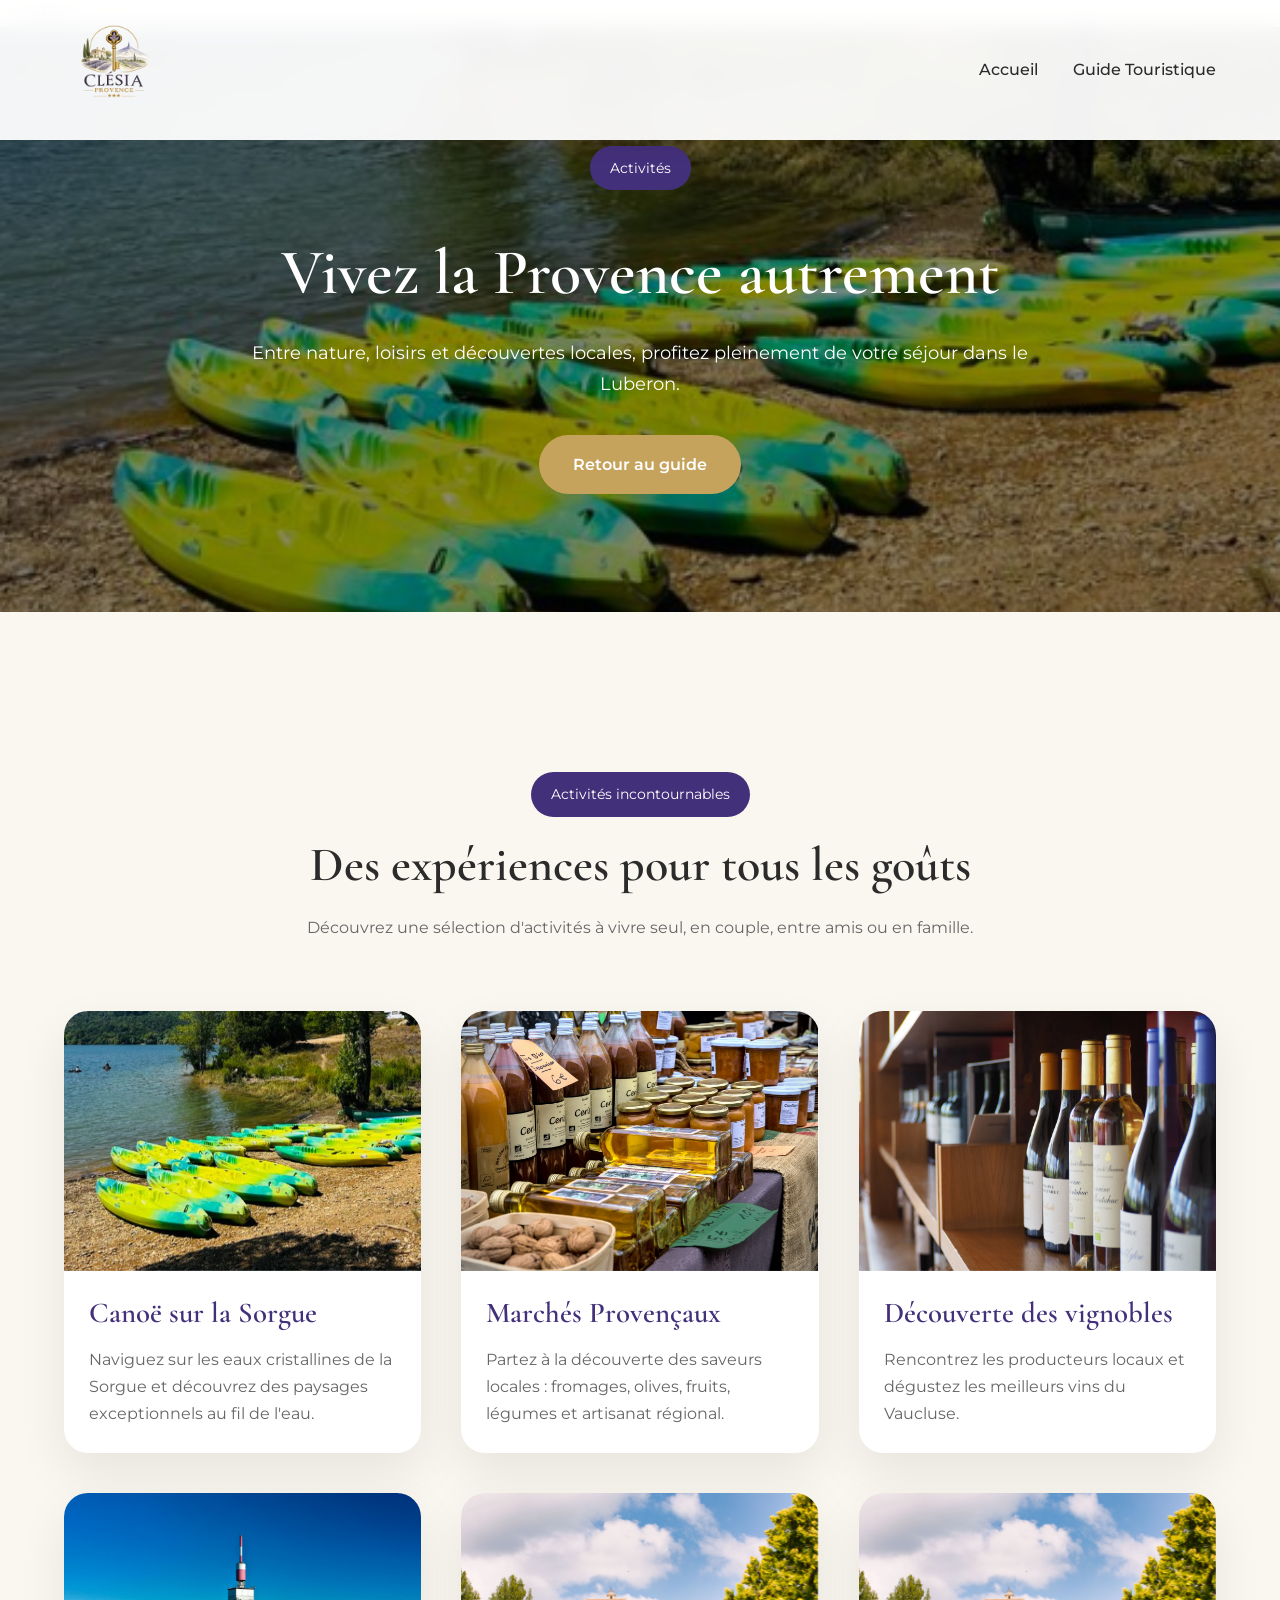
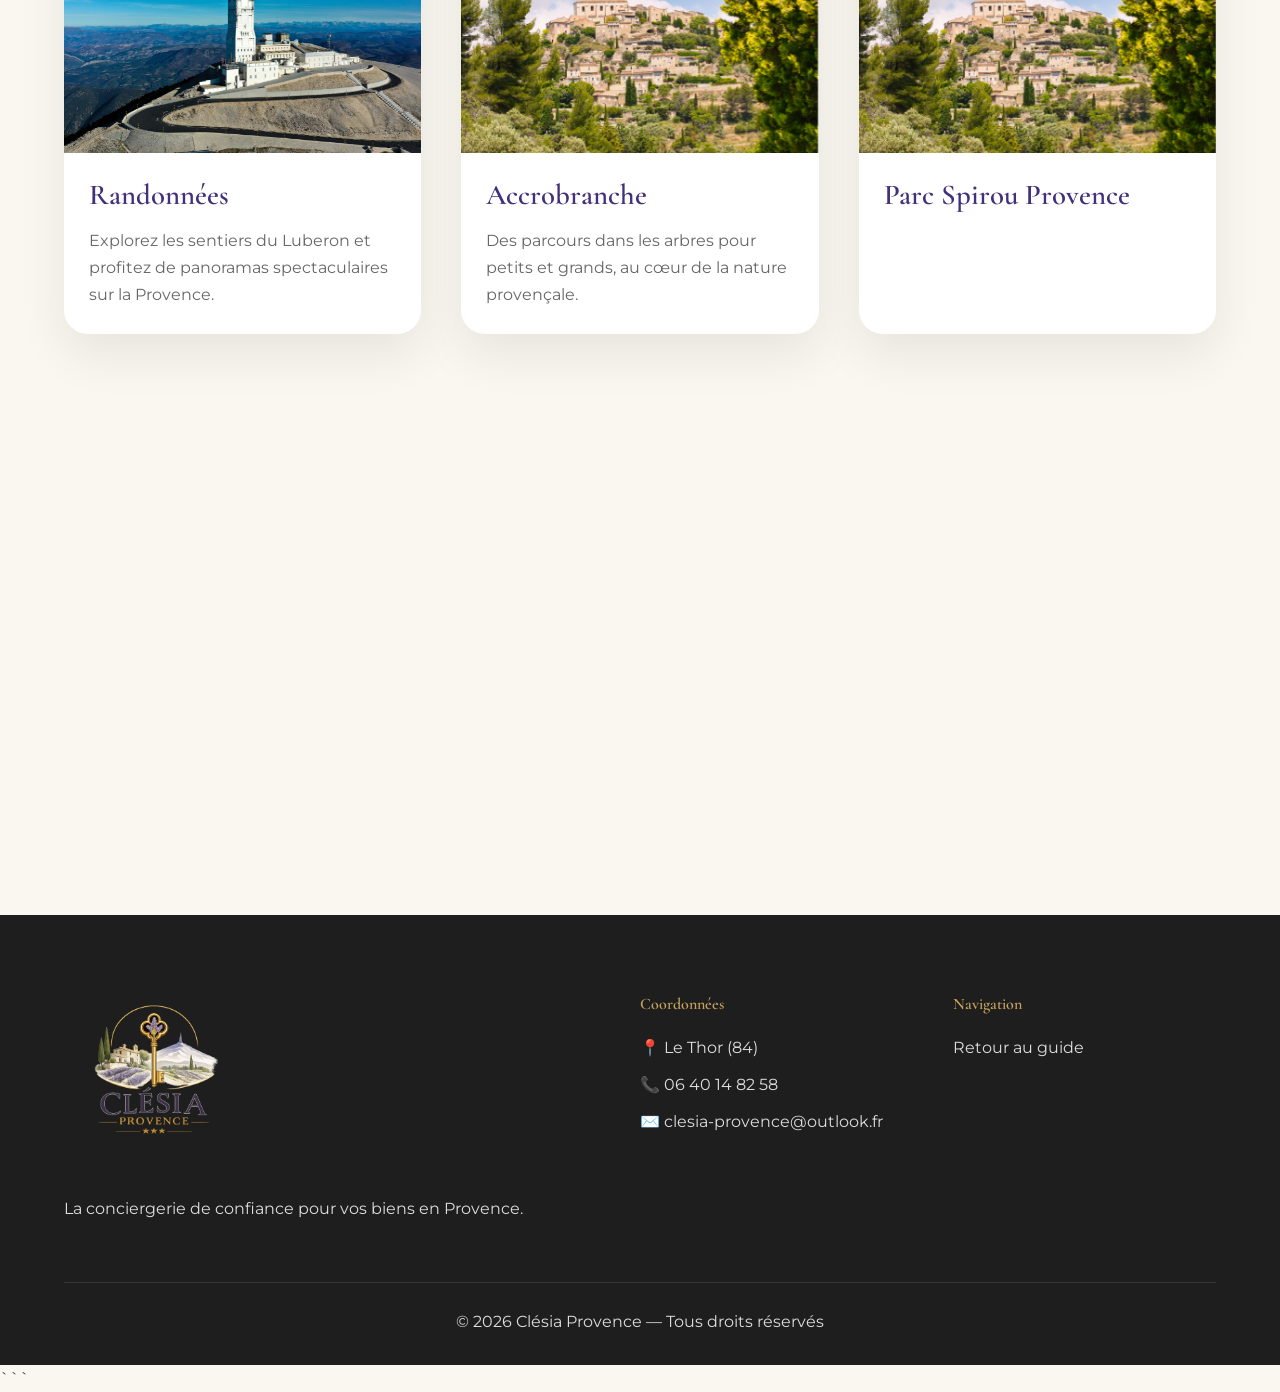
==== activites.html @ b6473a9a "Update activites.html" ====
```html
<!DOCTYPE html>
<html lang="fr">

<head>

<meta charset="UTF-8">
<meta name="viewport" content="width=device-width, initial-scale=1.0">

<title>Activités en Provence | Clésia Provence</title>

<meta name="description"
content="Découvrez les meilleures activités à faire dans le Luberon et le Vaucluse : canoë, randonnées, marchés provençaux, vélo et loisirs en famille.">

<meta name="keywords"
content="activités Provence, canoë Sorgue, randonnée Luberon, marchés provençaux, vacances Vaucluse">

<link rel="preconnect" href="https://fonts.googleapis.com">
<link rel="preconnect" href="https://fonts.gstatic.com" crossorigin>

<link href="https://fonts.googleapis.com/css2?family=Cormorant+Garamond:wght@400;500;600;700&family=Montserrat:wght@300;400;500;600;700&display=swap"
rel="stylesheet">

<link rel="stylesheet" href="style.css">

</head>

<body>

<header class="header">

<div class="container">

<a href="index.html" class="logo">
<img src="assets/logo/logo-clesia.png" alt="Clésia Provence">
</a>

<nav class="nav">
<a href="index.html">Accueil</a>
<a href="guide-touristique.html">Guide Touristique</a>
</nav>

<button class="burger" id="burger">
<span></span>
<span></span>
<span></span>
</button>

</div>

</header>

<section class="hero-guide"
style="
background:
linear-gradient(rgba(0,0,0,.45),rgba(0,0,0,.45)),
url('assets/activites/canoe.webp');
background-size:cover;
background-position:center;
">

<div class="overlay">

<div class="hero-guide-content">

<span class="section-tag">
Activités
</span>

<h1>
Vivez la Provence autrement
</h1>

<p>
Entre nature, loisirs et découvertes locales,
profitez pleinement de votre séjour dans le Luberon.
</p>

<a href="guide-touristique.html" class="btn-gold">
Retour au guide
</a>

</div>

</div>

</section>

<section class="guide-detail">

<div class="container">

<div class="section-header">

<span class="section-tag">
Activités incontournables
</span>

<h2>
Des expériences pour tous les goûts
</h2>

<p>
Découvrez une sélection d'activités à vivre seul,
en couple, entre amis ou en famille.
</p>

</div>

<div class="guide-grid">

<div class="guide-card">

<img src="assets/activites/canoe.webp"
alt="Canoë sur la Sorgue">

<div class="content">

<h3>Canoë sur la Sorgue</h3>

<p>
Naviguez sur les eaux cristallines de la Sorgue
et découvrez des paysages exceptionnels au fil de l'eau.
</p>

</div>

</div>

<div class="guide-card">

<img src="assets/activites/marche-provence.webp"
alt="Marchés Provençaux">

<div class="content">

<h3>Marchés Provençaux</h3>

<p>
Partez à la découverte des saveurs locales :
fromages, olives, fruits, légumes et artisanat régional.
</p>

</div>

</div>

<div class="guide-card">

<img src="assets/activites/vignoble.webp"
alt="Balades dans les vignobles">

<div class="content">

<h3>Découverte des vignobles</h3>

<p>
Rencontrez les producteurs locaux et dégustez
les meilleurs vins du Vaucluse.
</p>

</div>

</div>

<div class="guide-card">

<img src="assets/nature/ventoux.webp"
alt="Randonnée">

<div class="content">

<h3>Randonnées</h3>

<p>
Explorez les sentiers du Luberon et profitez
de panoramas spectaculaires sur la Provence.
</p>

</div>

</div>

<div class="guide-card">

<img src="assets/villages/gordes.webp"
alt="Balades villages">

<div class="content">

  <h3>Accrobranche</h3>

<p>
Des parcours dans les arbres pour petits et grands,
au cœur de la nature provençale.
</p>

  </div>

</div>

<div class="guide-card">

<img src="assets/villages/gordes.webp"
alt="Balades villages">

<div class="content">

<h3>Parc Spirou Provence</h3>
  </div>

</div>

<div class="guide-card">

<img src="assets/villages/gordes.webp"
alt="Balades villages">

<div class="content">

<p>
Parc d'attractions dédié à l'univers de la bande dessinée,
avec manèges, sensations fortes et attractions familiales.
</p>

</div>

</div>

<div class="guide-card">

<img src="assets/nature/fontaine-vaucluse.webp"
alt="Sortie nature">

<div class="content">

<h3>Wave Island</h3>

<p>
Le plus grand parc aquatique de Provence,
idéal pour se rafraîchir durant les chaudes journées d'été.
</p>

</div>

</div>

</div>

</div>

</section>

<footer class="footer">

<div class="container">

<div class="footer-grid">

<div>

<img src="assets/logo/logo-clesia.png"
alt="Clésia Provence"
class="footer-logo">

<p>
La conciergerie de confiance pour vos biens en Provence.
</p>

</div>

<div>

<h4>Coordonnées</h4>

<p>📍 Le Thor (84)</p>
<p>📞 06 40 14 82 58</p>
<p>✉️ clesia-provence@outlook.fr</p>

</div>

<div>

<h4>Navigation</h4>

<p><a href="guide-touristique.html">Retour au guide</a></p>

</div>

</div>

<div class="footer-bottom">

<p>
© 2025 Clésia Provence
</p>

</div>

</div>

</footer>

<script src="script.js"></script>

</body>

</html>
```
---- style.css ----
/* ==================================
   RESET
================================== */

*{
margin:0;
padding:0;
box-sizing:border-box;
}

html{
scroll-behavior:smooth;
}

body{

font-family:'Montserrat',sans-serif;

background:#FAF7F0;

color:#2B2B2B;

line-height:1.7;

overflow-x:hidden;

}

img{
max-width:100%;
display:block;
}

a{
text-decoration:none;
color:inherit;
}

ul{
list-style:none;
}

/* ==================================
   VARIABLES
================================== */

:root{

--lavande:#43307A;

--lavande-light:#5D4A99;

--gold:#C6A35D;

--gold-light:#D7B778;

--ivory:#FAF7F0;

--white:#FFFFFF;

--dark:#222222;

--shadow:
0 20px 50px rgba(0,0,0,.08);

--radius:24px;

}

/* ==================================
   TYPOGRAPHIE
================================== */

h1,
h2,
h3,
h4{

font-family:
'Cormorant Garamond',
serif;

font-weight:600;

line-height:1.2;

}

h1{
font-size:4rem;
}

h2{
font-size:3rem;
}

h3{
font-size:1.8rem;
}

p{
font-size:1rem;
}

/* ==================================
   CONTAINER
================================== */

.container{

width:90%;

max-width:1300px;

margin:auto;

}

/* ==================================
   SECTION HEADER
================================== */

.section-header{

text-align:center;

max-width:800px;

margin:0 auto 70px;

}

.section-header h2{

margin-bottom:20px;

}

.section-header p{

color:#666;

}

/* ==================================
   TAGS
================================== */

.section-tag{

display:inline-block;

padding:10px 20px;

background:var(--lavande);

color:white;

border-radius:50px;

font-size:.9rem;

margin-bottom:20px;

}

/* ==================================
   BOUTONS
================================== */

.btn-gold{

display:inline-block;

padding:16px 34px;

background:var(--gold);

color:white;

border-radius:50px;

font-weight:600;

transition:.3s;

}

.btn-gold:hover{

transform:translateY(-3px);

background:var(--gold-light);

}

.btn-outline{

display:inline-block;

padding:16px 34px;

border:2px solid white;

border-radius:50px;

color:white;

font-weight:600;

transition:.3s;

}

.btn-outline:hover{

background:white;

color:var(--lavande);

}

/* ==================================
   HEADER
================================== */

.header{

position:fixed;

top:0;

left:0;

width:100%;

z-index:1000;

background:rgba(255,255,255,.95);

backdrop-filter:blur(10px);

box-shadow:
0 5px 20px rgba(0,0,0,.08);

}

.header .container{

display:flex;

justify-content:space-between;

align-items:center;

padding:20px 0;

}

.logo img{

height:100px;

}

/* ==================================
   NAVIGATION
================================== */

.nav{

display:flex;

gap:35px;

align-items:center;

}

.nav a{

font-weight:500;

transition:.3s;

}

.nav a:hover{

color:var(--gold);

}

/* ==================================
   BURGER
================================== */

.burger{

display:none;

background:none;

border:none;

cursor:pointer;

}

.burger span{

display:block;

width:30px;

height:3px;

background:var(--lavande);

margin:6px 0;

transition:.3s;

}

/* ==================================
   HERO
================================== */

.hero{

height:100vh;

background:

linear-gradient(
rgba(0,0,0,.45),
rgba(0,0,0,.45)
),

url("assets/hero/hero-bg.webp");

background-size:cover;

background-position:center;

display:flex;

align-items:center;

justify-content:center;

text-align:center;

}

.overlay{

width:100%;
height:100%;

display:flex;

align-items:center;

justify-content:center;

}

.hero-content{

max-width:900px;

color:white;

padding:20px;

}

.hero-logo{

width:290px;

margin:0 auto 30px;

}

.hero-content h1{

margin-bottom:25px;

}

.hero-content p{

font-size:1.2rem;

max-width:700px;

margin:auto;

margin-bottom:40px;

}

.hero-buttons{

display:flex;

justify-content:center;

gap:20px;

flex-wrap:wrap;

}
/* ==================================
   TRUST BAR
================================== */

.trust-bar{

padding:80px 0;

background:white;

}

.trust-grid{

display:grid;

grid-template-columns:repeat(4,1fr);

gap:30px;

}

.trust-item{

text-align:center;

padding:35px 25px;

background:white;

border-radius:24px;

box-shadow:
0 15px 40px rgba(0,0,0,.06);

transition:.3s;

}

.trust-item:hover{

transform:translateY(-8px);

}

.trust-icon{

width:70px;

height:70px;

margin:0 auto 20px;

border-radius:50%;

background:rgba(198,163,93,.15);

display:flex;

align-items:center;

justify-content:center;

font-size:28px;

}

.trust-item h3{

margin-bottom:12px;

color:var(--lavande);

font-size:1.4rem;

}

.trust-item p{

color:#666;

font-size:.95rem;

}
/* ==================================
   MISSION
================================== */

.mission{

padding:120px 0;

background:var(--ivory);

}

.mission-grid{

display:grid;

grid-template-columns:1fr 1fr;

gap:80px;

align-items:center;

}

.mission-image img{

border-radius:var(--radius);

box-shadow:var(--shadow);

}

.mission-content h2{

margin-bottom:25px;

}

.mission-content p{

margin-bottom:30px;

color:#555;

}

.mission-content ul{

display:flex;

flex-direction:column;

gap:15px;

}

.mission-content li{

font-weight:500;

color:var(--lavande);

}

/* ==================================
   SERVICES
================================== */

.services{

padding:120px 0;

background:white;

}

.services-grid{

display:grid;

grid-template-columns:repeat(3,1fr);

gap:30px;

}

.service-card{

background:white;

padding:40px;

border-radius:var(--radius);

box-shadow:var(--shadow);

transition:.3s;

border:1px solid rgba(0,0,0,.04);

}

.service-card:hover{

transform:translateY(-10px);

}

.service-icon{

font-size:3rem;

margin-bottom:20px;

}

.service-card h3{

margin-bottom:15px;

color:var(--lavande);

}

.service-card p{

color:#666;

}

/* ==================================
   OFFRES
================================== */

.offres{

padding:120px 0;

background:var(--ivory);

}

.offres-grid{

display:grid;

grid-template-columns:repeat(2,1fr);

gap:40px;

}
/* ==================================
   IMAGES OFFRES
================================== */

.offre-image{

width:100%;

height:240px;

object-fit:cover;

border-radius:18px;

margin-bottom:30px;

display:block;

}

.featured .offre-image{

height:260px;

}
.offre-card{

background:white;

padding:50px;

border-radius:var(--radius);

box-shadow:var(--shadow);

position:relative;

display:flex;

flex-direction:column;

}

.offre-top{

display:flex;

justify-content:space-between;

align-items:center;

margin-bottom:35px;

}

.offre-top h3{

color:var(--lavande);

}

.tarif{

font-size:3rem;

font-weight:700;

color:var(--gold);

}

.offre-card ul{

display:flex;

flex-direction:column;

gap:14px;

margin-bottom:35px;

}

.offre-card li{

font-size:1rem;

}

.offre-message{

background:rgba(198,163,93,.12);

padding:20px;

border-radius:16px;

margin-bottom:30px;

font-weight:600;

color:var(--lavande);

}

.featured{

border:3px solid var(--gold);

}

.badge{

position:absolute;

top:-15px;

right:25px;

background:var(--gold);

color:white;

padding:10px 18px;

border-radius:50px;

font-size:.85rem;

font-weight:600;

}

/* ==================================
   INTENDANCE
================================== */

.intendance{

padding:120px 0;

background:white;

}

.intendance .offres-grid{

margin-top:40px;

}

/* ==================================
   STATS
================================== */

.stats{

padding:100px 0;

background:var(--lavande);

color:white;

}

.stats-grid{

display:grid;

grid-template-columns:repeat(4,1fr);

gap:30px;

}

.stat-card{

text-align:center;

}

.stat-card h3{

font-size:3rem;

margin-bottom:10px;

color:var(--gold);

}

.stat-card p{

font-size:1rem;

}

/* ==================================
   ANIMATIONS
================================== */

@keyframes fadeUp{

from{

opacity:0;

transform:translateY(30px);

}

to{

opacity:1;

transform:translateY(0);

}

}

.service-card,
.offre-card,
.stat-card{

animation:fadeUp .8s ease;

}

/* ==================================
   HOVER GLOBAL
================================== */

.service-card,
.offre-card,
.testimonial-card,
.artisan-card{

transition:
transform .3s ease,
box-shadow .3s ease;

}

.service-card:hover,
.offre-card:hover,
.testimonial-card:hover,
.artisan-card:hover{

transform:translateY(-8px);

box-shadow:
0 25px 60px rgba(0,0,0,.12);

}
/* ==================================
   ARTISANS
================================== */

.artisans{

padding:120px 0;

background:var(--ivory);

}

.artisan-grid{

display:grid;

grid-template-columns:repeat(4,1fr);

gap:25px;

margin-top:50px;

}

.artisan-card{

background:white;

padding:35px 20px;

border-radius:var(--radius);

box-shadow:var(--shadow);

text-align:center;

font-size:2rem;

}

.artisan-card h3{

margin-top:15px;

font-size:1.3rem;

color:var(--lavande);

}

/* ==================================
   ZONE D'INTERVENTION
================================== */

.zone{

padding:120px 0;

background:white;

}

.zones{

display:flex;

flex-wrap:wrap;

justify-content:center;

gap:15px;

margin-top:40px;

}

.zones span{

background:var(--lavande);

color:white;

padding:12px 22px;

border-radius:50px;

font-weight:500;

transition:.3s;

}

.zones span:hover{

background:var(--gold);

}

/* ==================================
   TÉMOIGNAGES
================================== */

.testimonials{

padding:120px 0;

background:var(--ivory);

}

.testimonial-grid{

display:grid;

grid-template-columns:repeat(3,1fr);

gap:30px;

}

.testimonial-card{

background:white;

padding:40px;

border-radius:var(--radius);

box-shadow:var(--shadow);

}

.testimonial-card p{

font-style:italic;

margin-bottom:20px;

color:#555;

}

.testimonial-card h4{

color:var(--lavande);

font-size:1rem;

}

/* ==================================
   CTA
================================== */

.cta-section{

padding:120px 0;

background:linear-gradient(
135deg,
var(--lavande),
var(--lavande-light)
);

color:white;

text-align:center;

}

.cta-section h2{

margin-bottom:25px;

}

.cta-section p{

max-width:700px;

margin:auto;

margin-bottom:35px;

font-size:1.1rem;

}

/* ==================================
   FAQ
================================== */

.faq{

padding:120px 0;

background:white;

}

.faq-container{

max-width:900px;

margin:auto;

}

.faq-item{

background:var(--ivory);

padding:30px;

border-radius:20px;

margin-bottom:20px;

}

.faq-item h3{

margin-bottom:15px;

color:var(--lavande);

font-size:1.5rem;

}

.faq-item p{

color:#555;

}

/* ==================================
   CONTACT
================================== */

.contact{

padding:120px 0;

background:var(--ivory);

}

.contact-grid{

display:grid;

grid-template-columns:1fr 1.3fr;

gap:50px;

align-items:start;

}

.contact-info{

display:flex;

flex-direction:column;

gap:25px;

}

.contact-card{

background:white;

padding:30px;

border-radius:var(--radius);

box-shadow:var(--shadow);

}

.contact-card h3{

margin-bottom:10px;

color:var(--lavande);

}

.contact-form{

background:white;

padding:40px;

border-radius:var(--radius);

box-shadow:var(--shadow);

}

.contact-form form{

display:flex;

flex-direction:column;

gap:20px;

}

.contact-form input,
.contact-form textarea{

padding:16px;

border:1px solid #ddd;

border-radius:12px;

font-family:inherit;

font-size:1rem;

   width:100%;

background:white;

}

.contact-form input:focus,
.contact-form textarea:focus,
.contact-form select:focus{

outline:none;

border-color:var(--gold);

}

.contact-form button{

border:none;

cursor:pointer;

}

/* ==================================
   FOOTER
================================== */

.footer{

background:#1E1E1E;

color:white;

padding:80px 0 20px;

}

.footer-grid{

display:grid;

grid-template-columns:2fr 1fr 1fr;

gap:50px;

}

.footer-logo{

width:180px;

margin-bottom:20px;

}

.footer h4{

margin-bottom:20px;

color:var(--gold);

}

.footer p{

margin-bottom:10px;

color:#ddd;

}

.footer a{

color:#ddd;

transition:.3s;

}

.footer a:hover{

color:var(--gold);

}

.footer-bottom{

margin-top:50px;

padding-top:25px;

border-top:1px solid rgba(255,255,255,.1);

text-align:center;

font-size:.9rem;

color:#aaa;

}
/* ==================================
   WHATSAPP
================================== */

.whatsapp{

position:fixed;

bottom:25px;

right:25px;

width:65px;

height:65px;

border-radius:50%;

background:#25D366;

display:flex;

align-items:center;

justify-content:center;

font-size:30px;

z-index:999;

box-shadow:
0 10px 30px rgba(0,0,0,.25);

transition:.3s;

}

.whatsapp:hover{

transform:scale(1.08);

}

/* ==================================
   TABLETTE
================================== */

@media(max-width:1100px){

h1{
font-size:3.2rem;
}

h2{
font-size:2.4rem;
}

.mission-grid{

grid-template-columns:1fr;

gap:50px;

}

.services-grid{

grid-template-columns:repeat(2,1fr);

}

.offres-grid{

grid-template-columns:1fr;

}

.stats-grid{

grid-template-columns:repeat(2,1fr);

}

.artisan-grid{

grid-template-columns:repeat(2,1fr);

}

.testimonial-grid{

grid-template-columns:1fr;

}

.contact-grid{

grid-template-columns:1fr;

}

.footer-grid{

grid-template-columns:1fr;

gap:35px;

}

}

/* ==================================
   MOBILE
================================== */

@media(max-width:768px){

.container{

width:92%;

}

h1{

font-size:2.3rem;

}

h2{

font-size:2rem;

}

h3{

font-size:1.5rem;

}

.section-header{

margin-bottom:50px;

}

.hero{

padding-top:100px;

height:auto;

min-height:100vh;

}

.hero-content{

padding:40px 15px;

}

.hero-logo{

width:170px;

}

.hero-content p{

font-size:1rem;

}

.hero-buttons{

flex-direction:column;

align-items:center;

}

.btn-gold,
.btn-outline{

width:100%;

max-width:320px;

text-align:center;

}

.services-grid{

grid-template-columns:1fr;

}

.stats-grid{

grid-template-columns:1fr;

}

.artisan-grid{

grid-template-columns:1fr;

}

.zones{

justify-content:flex-start;

}

.contact-form{

padding:25px;

}

.offre-card{

padding:35px 25px;

}

.tarif{

font-size:2.2rem;

}

}

/* ==================================
   MENU MOBILE
================================== */

@media(max-width:992px){

.burger{

display:block;

z-index:1001;

}

.nav{

position:fixed;

top:0;

right:-100%;

width:280px;

height:100vh;

background:white;

flex-direction:column;

justify-content:flex-start;

align-items:flex-start;

padding:120px 40px;

gap:25px;

transition:.4s ease;

box-shadow:
-10px 0 30px rgba(0,0,0,.15);

}

.nav.active{

right:0;

}

.nav a{

font-size:1.1rem;

width:100%;

padding:10px 0;

border-bottom:1px solid #eee;

}

}

/* ==================================
   PERFORMANCE
================================== */

img{

height:auto;

}

.hero img,
.mission img,
.guide-card img{

will-change:transform;

}

/* ==================================
   ACCESSIBILITÉ
================================== */

button,
a,
input,
textarea{

-webkit-tap-highlight-color:transparent;

}

input,
textarea,
button{

font-family:inherit;

}

:focus-visible{

outline:2px solid var(--gold);

outline-offset:2px;

}

/* ==================================
   GUIDE TOURISTIQUE
================================== */

.guide-categories{
    padding:160px 0 100px;
}

.categories-grid{
    display:grid;
    grid-template-columns:repeat(auto-fit,minmax(320px,1fr));
    gap:40px;
    margin-top:60px;
}

.category-card{
    background:#fff;
    border-radius:24px;
    overflow:hidden;
    box-shadow:var(--shadow);
    transition:.3s ease;
}

.category-card:hover{
    transform:translateY(-8px);
}

.category-card img{
    width:100%;
    height:260px;
    object-fit:cover;
}

.category-card .content{
    padding:30px;
}

.category-card h2{
    color:var(--lavande);
    margin-bottom:15px;
}

.category-card p{
    color:#666;
    margin-bottom:25px;
}

/* ==================================
   PAGES DETAILS GUIDE
================================== */

.guide-detail{
    padding:160px 0 100px;
}

.guide-grid{
    display:grid;
    grid-template-columns:repeat(auto-fit,minmax(320px,1fr));
    gap:40px;
    margin-top:60px;
}

.guide-card{
    background:#fff;
    border-radius:24px;
    overflow:hidden;
    box-shadow:var(--shadow);
    transition:.3s ease;
}

.guide-card:hover{
    transform:translateY(-8px);
}

.guide-card img{
    width:100%;
    height:260px;
    object-fit:cover;
}

.guide-card .content{
    padding:25px;
}

.guide-card h3{
    color:var(--lavande);
    margin-bottom:15px;
}

.guide-card p{
    color:#666;
}
/* ==================================
   HERO GUIDE TOURISTIQUE
================================== */

.hero-guide{
    height:65vh;
    background:
    linear-gradient(rgba(0,0,0,.45),
    rgba(0,0,0,.45)),
    url("assets/nature/ventoux.webp");
    background-size:cover;
    background-position:center;
    display:flex;
    align-items:center;
    justify-content:center;
    text-align:center;
}

.hero-guide-content{
    color:white;
    max-width:900px;
    padding:20px;
}

.hero-guide-content h1{
    margin:25px 0;
}

.hero-guide-content p{
    font-size:1.15rem;
    margin-bottom:35px;
}
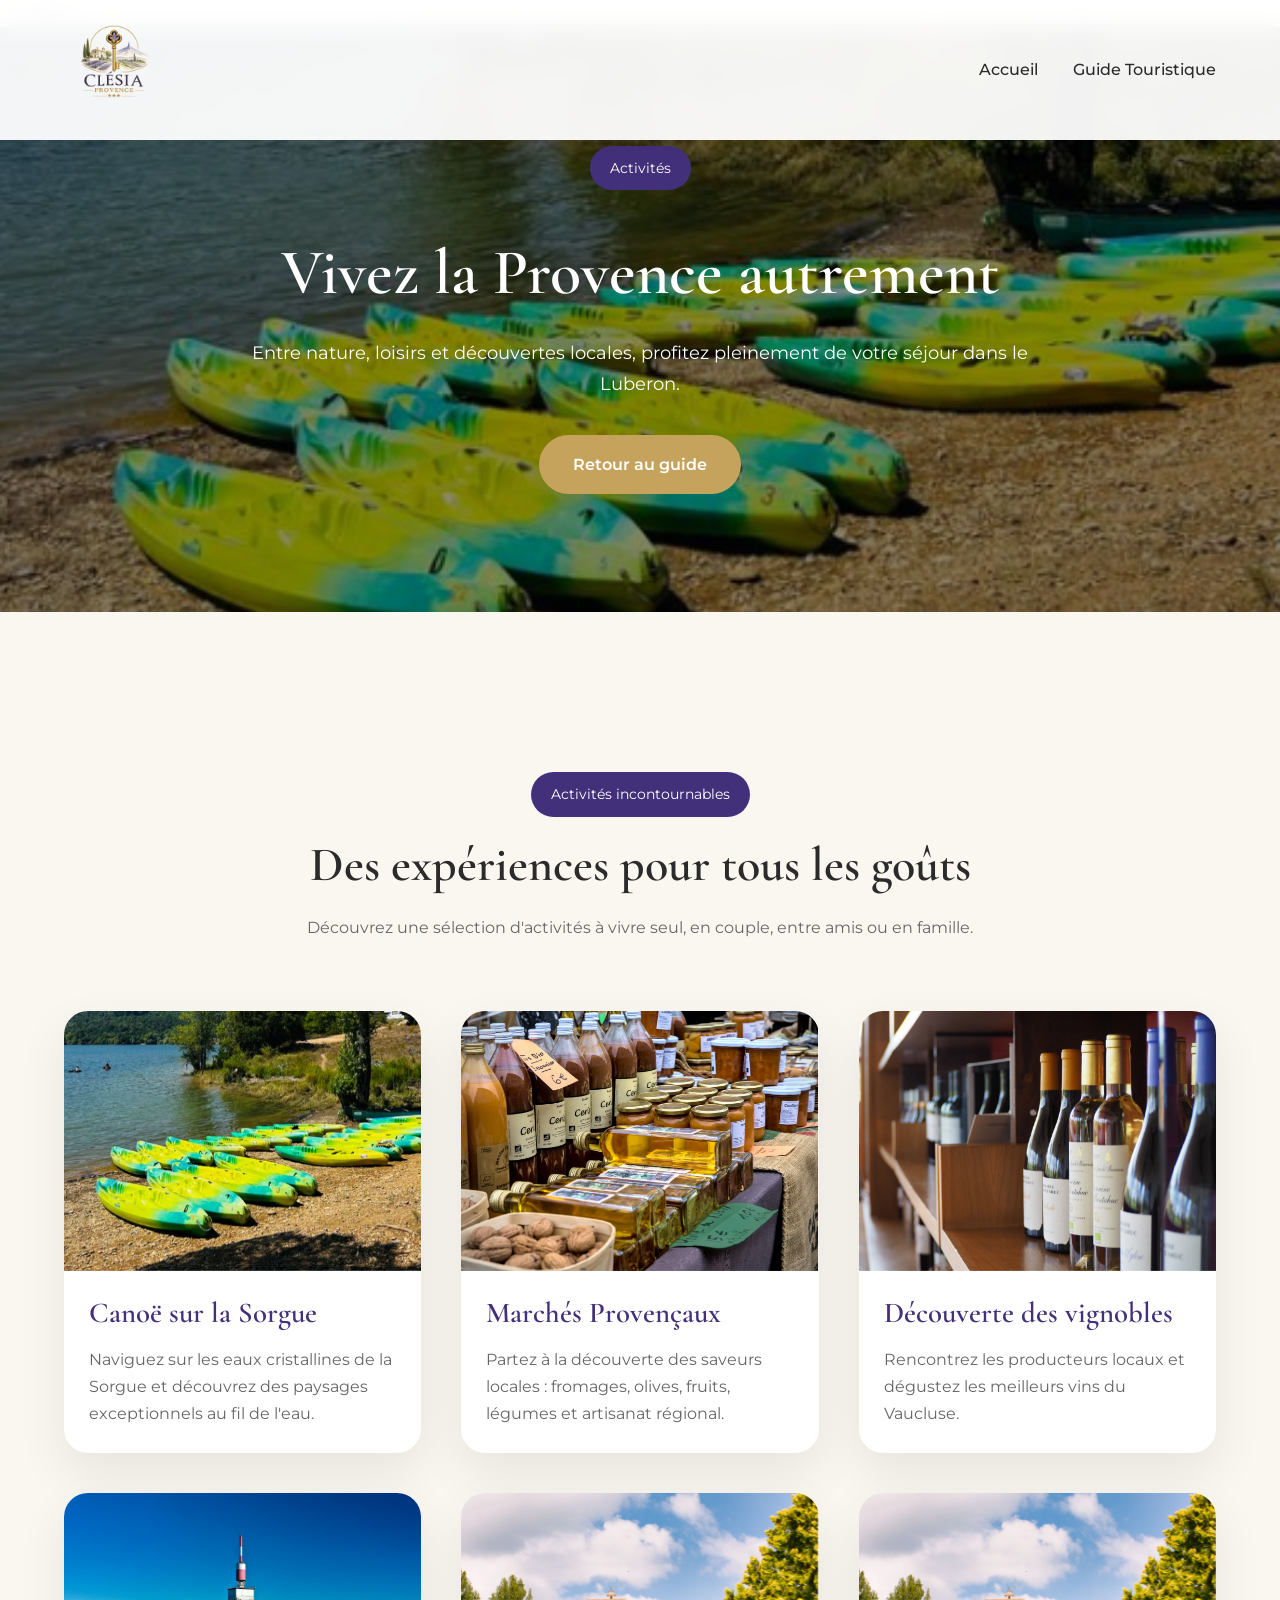
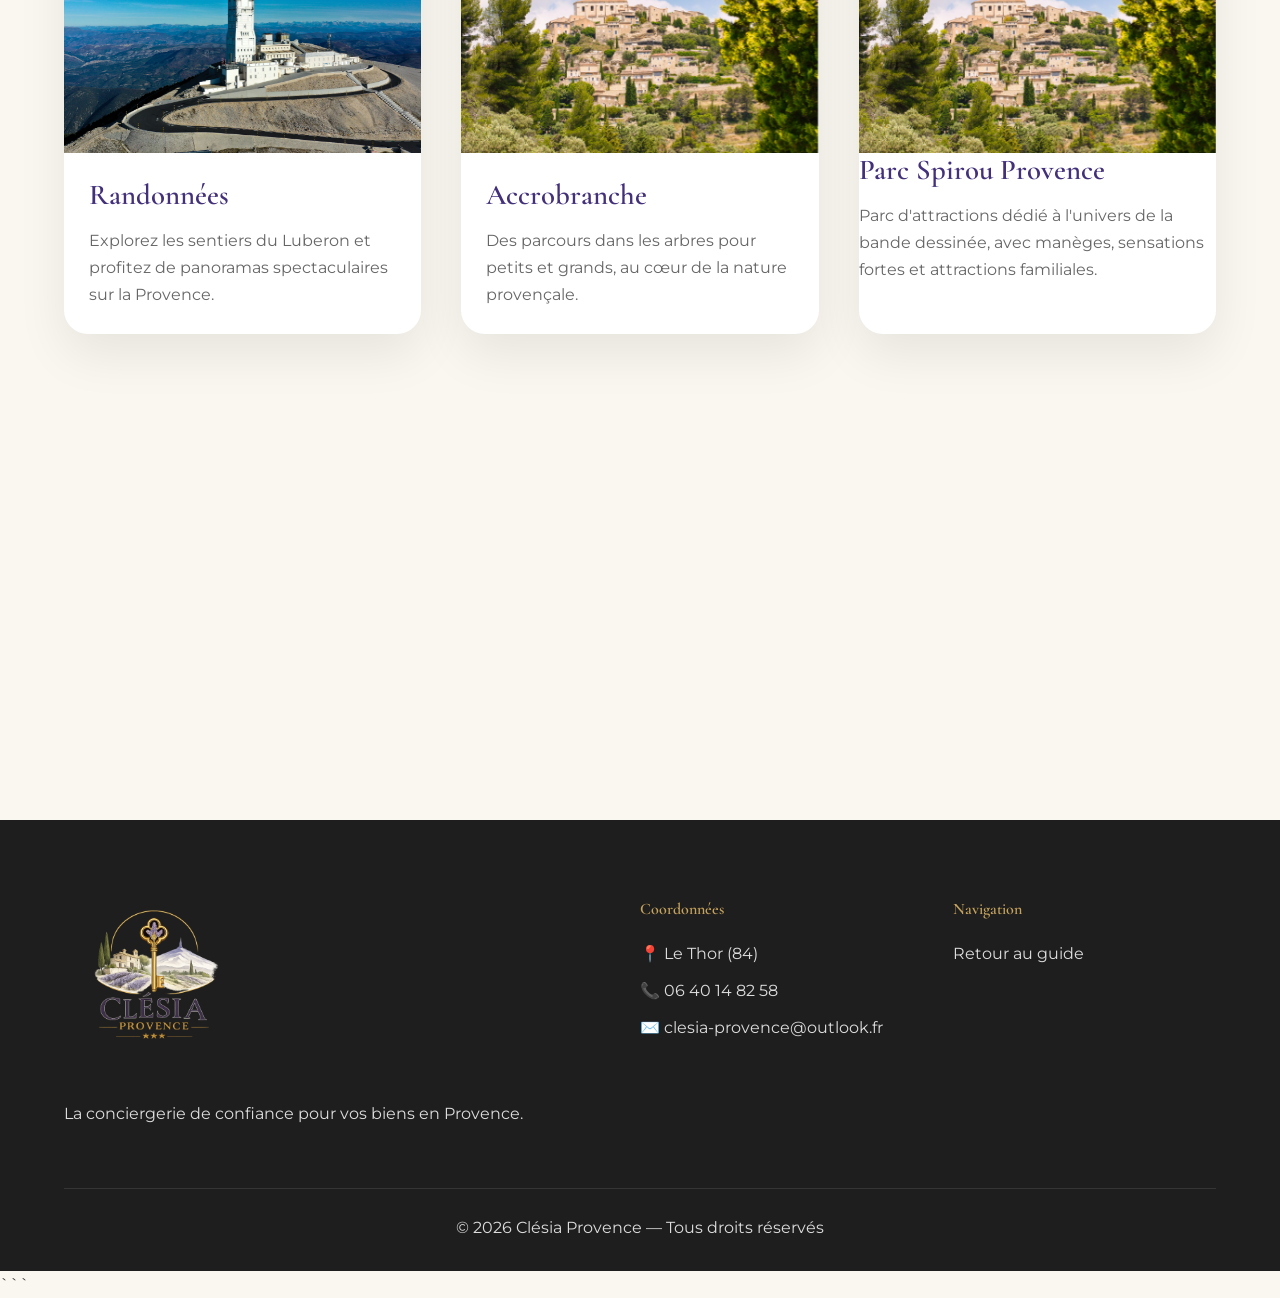
==== commit 1a887e52: "Update activites.html" ====
--- a/activites.html
+++ b/activites.html
@@ -204,25 +204,16 @@
 <img src="assets/villages/gordes.webp"
 alt="Balades villages">
 
-<div class="content">
-
-<h3>Parc Spirou Provence</h3>
-  </div>
-
-</div>
-
-<div class="guide-card">
-
-<img src="assets/villages/gordes.webp"
-alt="Balades villages">
-
-<div class="content">
-
-<p>
-Parc d'attractions dédié à l'univers de la bande dessinée,
-avec manèges, sensations fortes et attractions familiales.
-</p>
-
+<div class="contenu">
+
+    <h3>Parc Spirou Provence</h3>
+
+    <p>
+        Parc d'attractions dédié à l'univers de la bande dessinée,
+        avec manèges, sensations fortes et attractions familiales.
+    </p>
+
+</div>
 </div>
 
 </div>
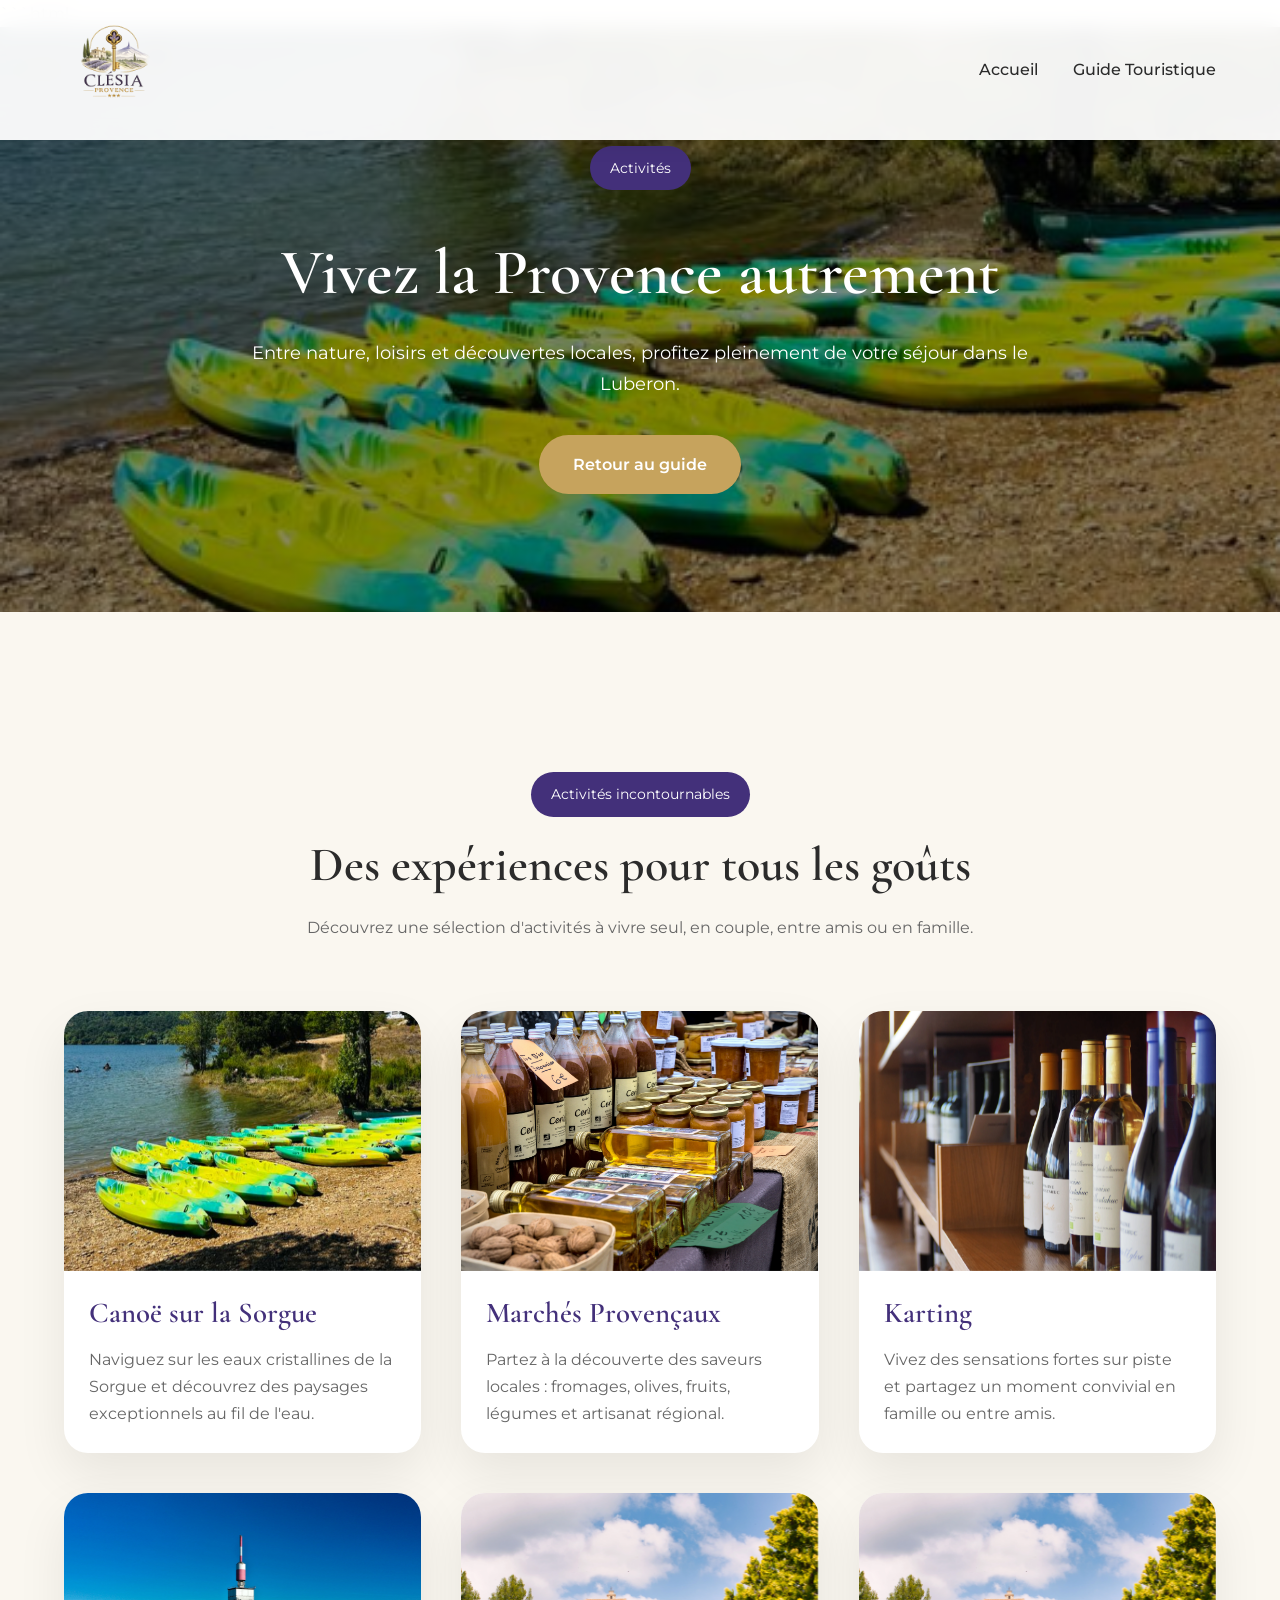
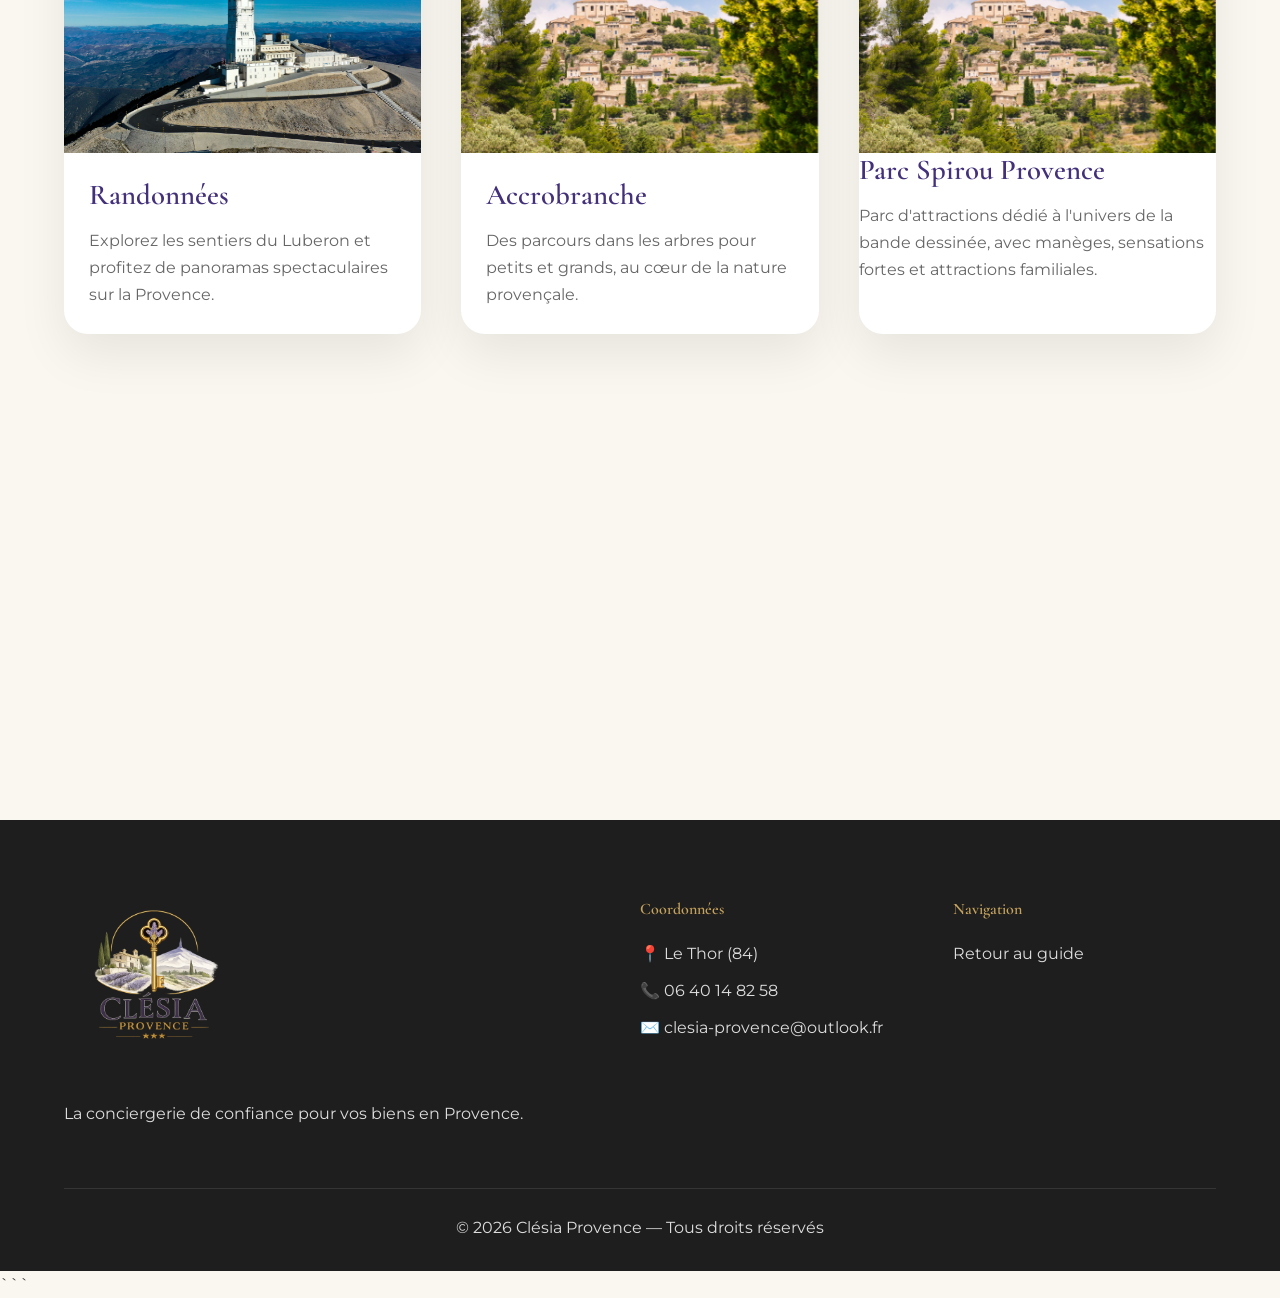
==== commit d402bea8: "Update activites.html" ====
--- a/activites.html
+++ b/activites.html
@@ -152,16 +152,16 @@
 
 <div class="content">
 
-<h3>Découverte des vignobles</h3>
-
-<p>
-Rencontrez les producteurs locaux et dégustez
-les meilleurs vins du Vaucluse.
-</p>
-
-</div>
-
-</div>
+<h3>Karting</h3>
+
+<p>
+Vivez des sensations fortes sur piste et partagez
+un moment convivial en famille ou entre amis.
+</p>
+
+</div>
+
+  </div>
 
 <div class="guide-card">
 
@@ -169,6 +169,7 @@
 alt="Randonnée">
 
 <div class="content">
+
 
 <h3>Randonnées</h3>
 
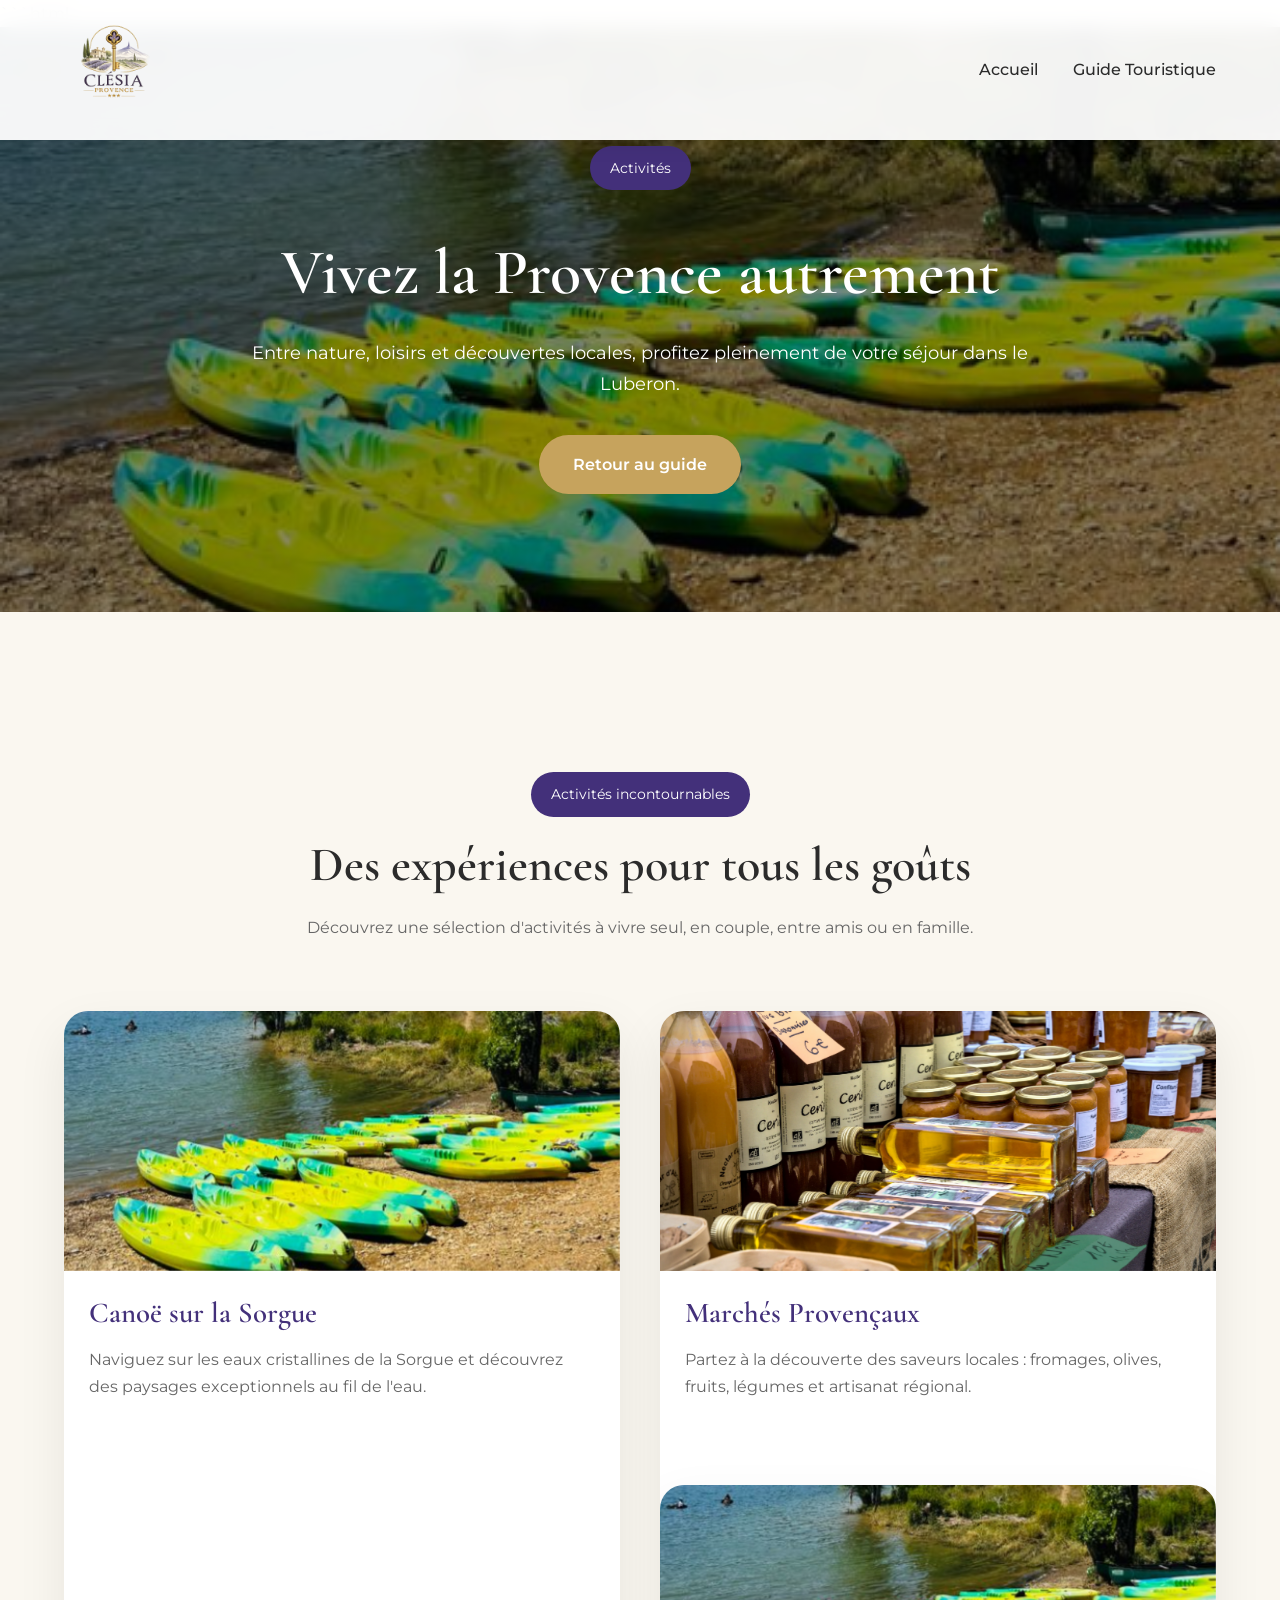
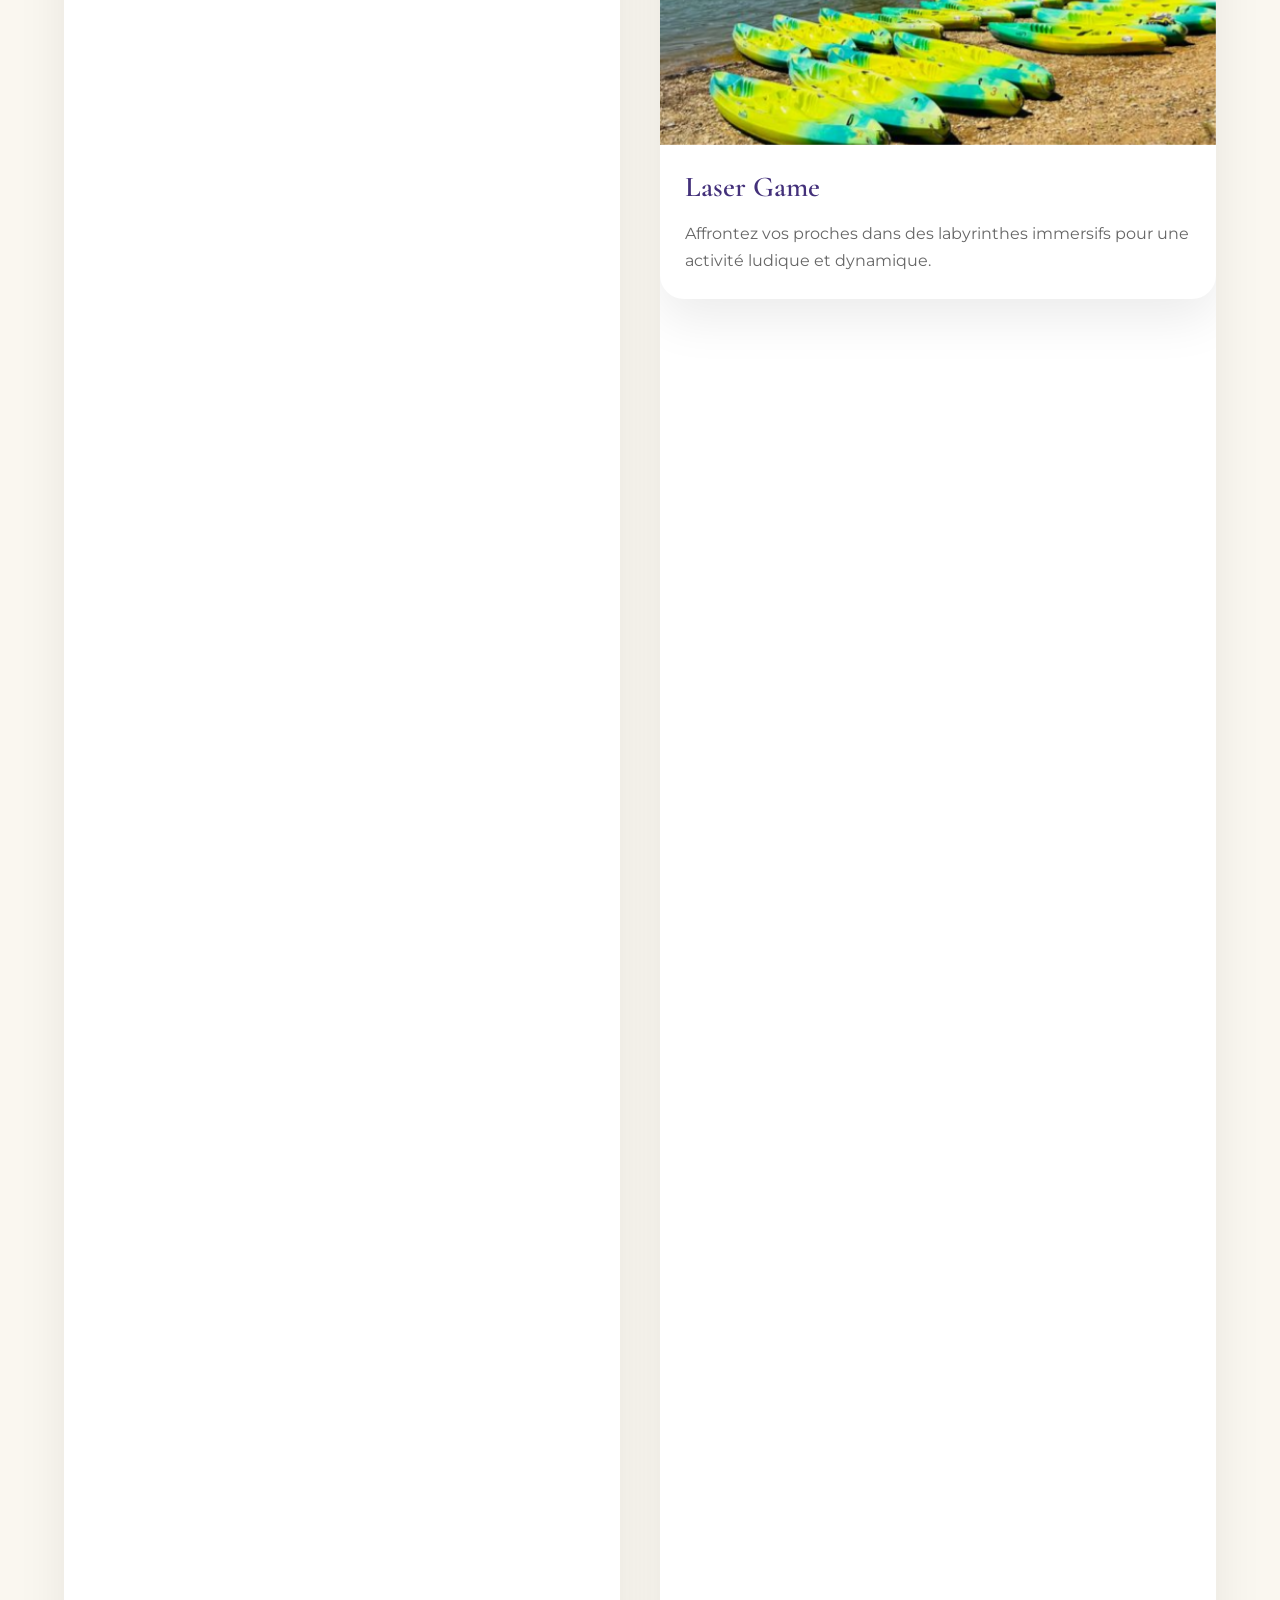
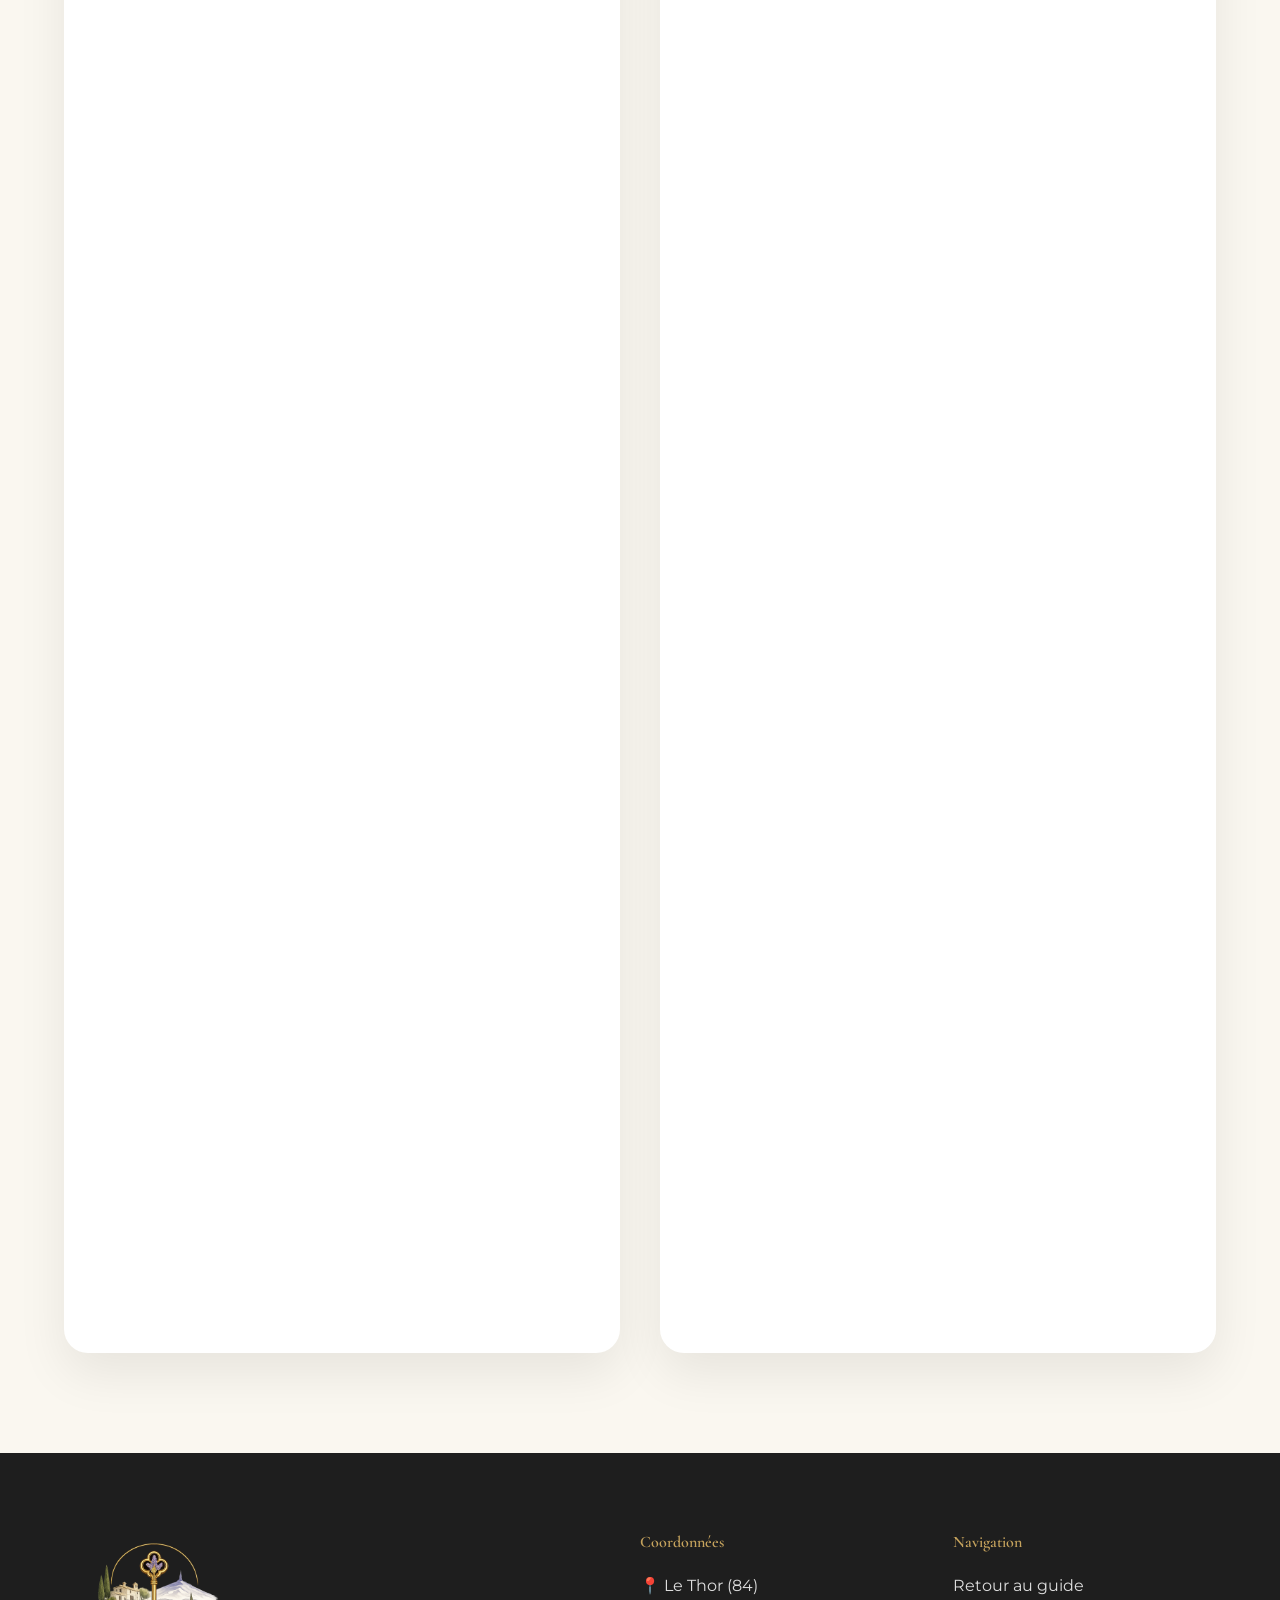
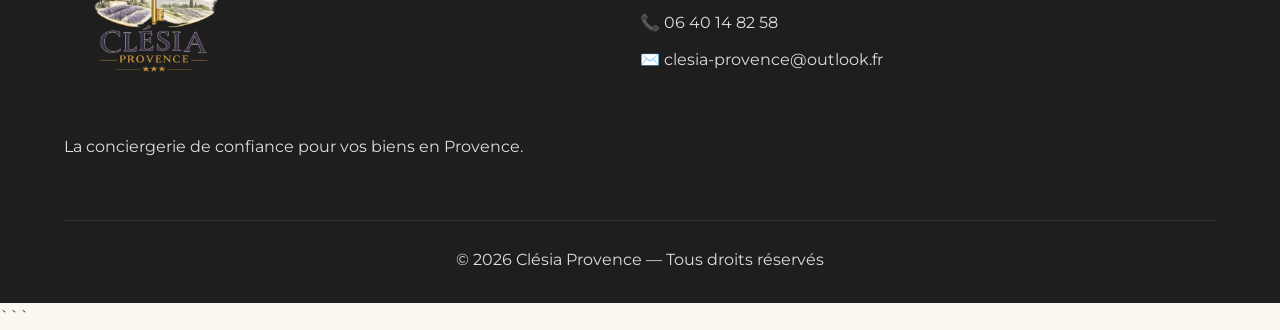
==== commit 99eae88a: "Update activites.html" ====
--- a/activites.html
+++ b/activites.html
@@ -143,12 +143,30 @@
 
 </div>
 
-</div>
-
-<div class="guide-card">
-
-<img src="assets/activites/vignoble.webp"
-alt="Balades dans les vignobles">
+<div class="guide-grid">
+
+<div class="guide-card">
+
+<img src="assets/activites/canoe.webp"
+alt="Canoë sur la Sorgue">
+
+<div class="content">
+
+<h3>Laser Game</h3>
+
+<p>
+Affrontez vos proches dans des labyrinthes immersifs
+pour une activité ludique et dynamique.
+</p>
+
+</div>
+
+</div>
+
+<div class="guide-card">
+
+<img src="assets/activites/marche-provence.webp"
+alt="Marchés Provençaux">
 
 <div class="content">
 
@@ -161,12 +179,30 @@
 
 </div>
 
-  </div>
-
-<div class="guide-card">
-
-<img src="assets/nature/ventoux.webp"
-alt="Randonnée">
+<div class="guide-grid">
+
+<div class="guide-card">
+
+<img src="assets/activites/canoe.webp"
+alt="Canoë sur la Sorgue">
+
+<div class="content">
+
+<h3>Escape Game</h3>
+
+<p>
+Résolvez des énigmes et relevez des défis
+dans des univers captivants.
+</p>
+
+</div>
+
+</div>
+
+<div class="guide-card">
+
+<img src="assets/activites/marche-provence.webp"
+alt="Marchés Provençaux">
 
 <div class="content">
 
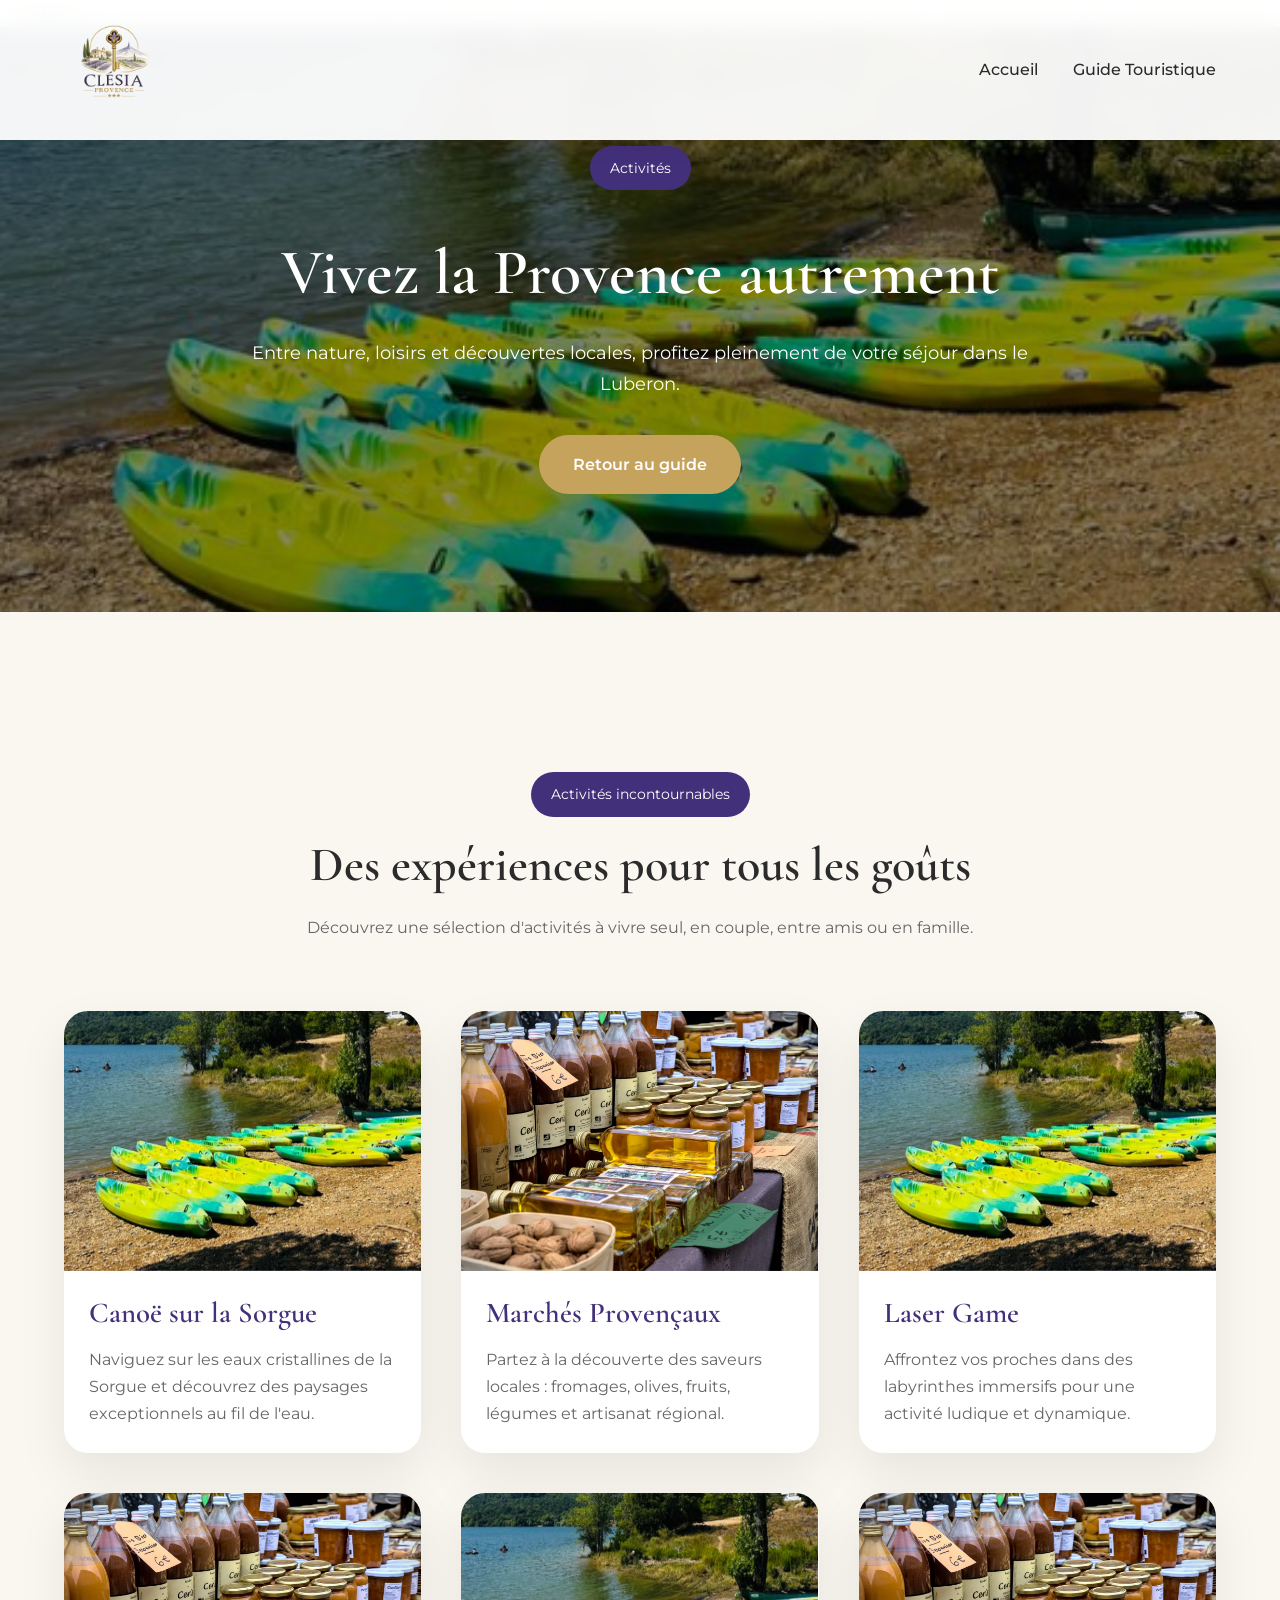
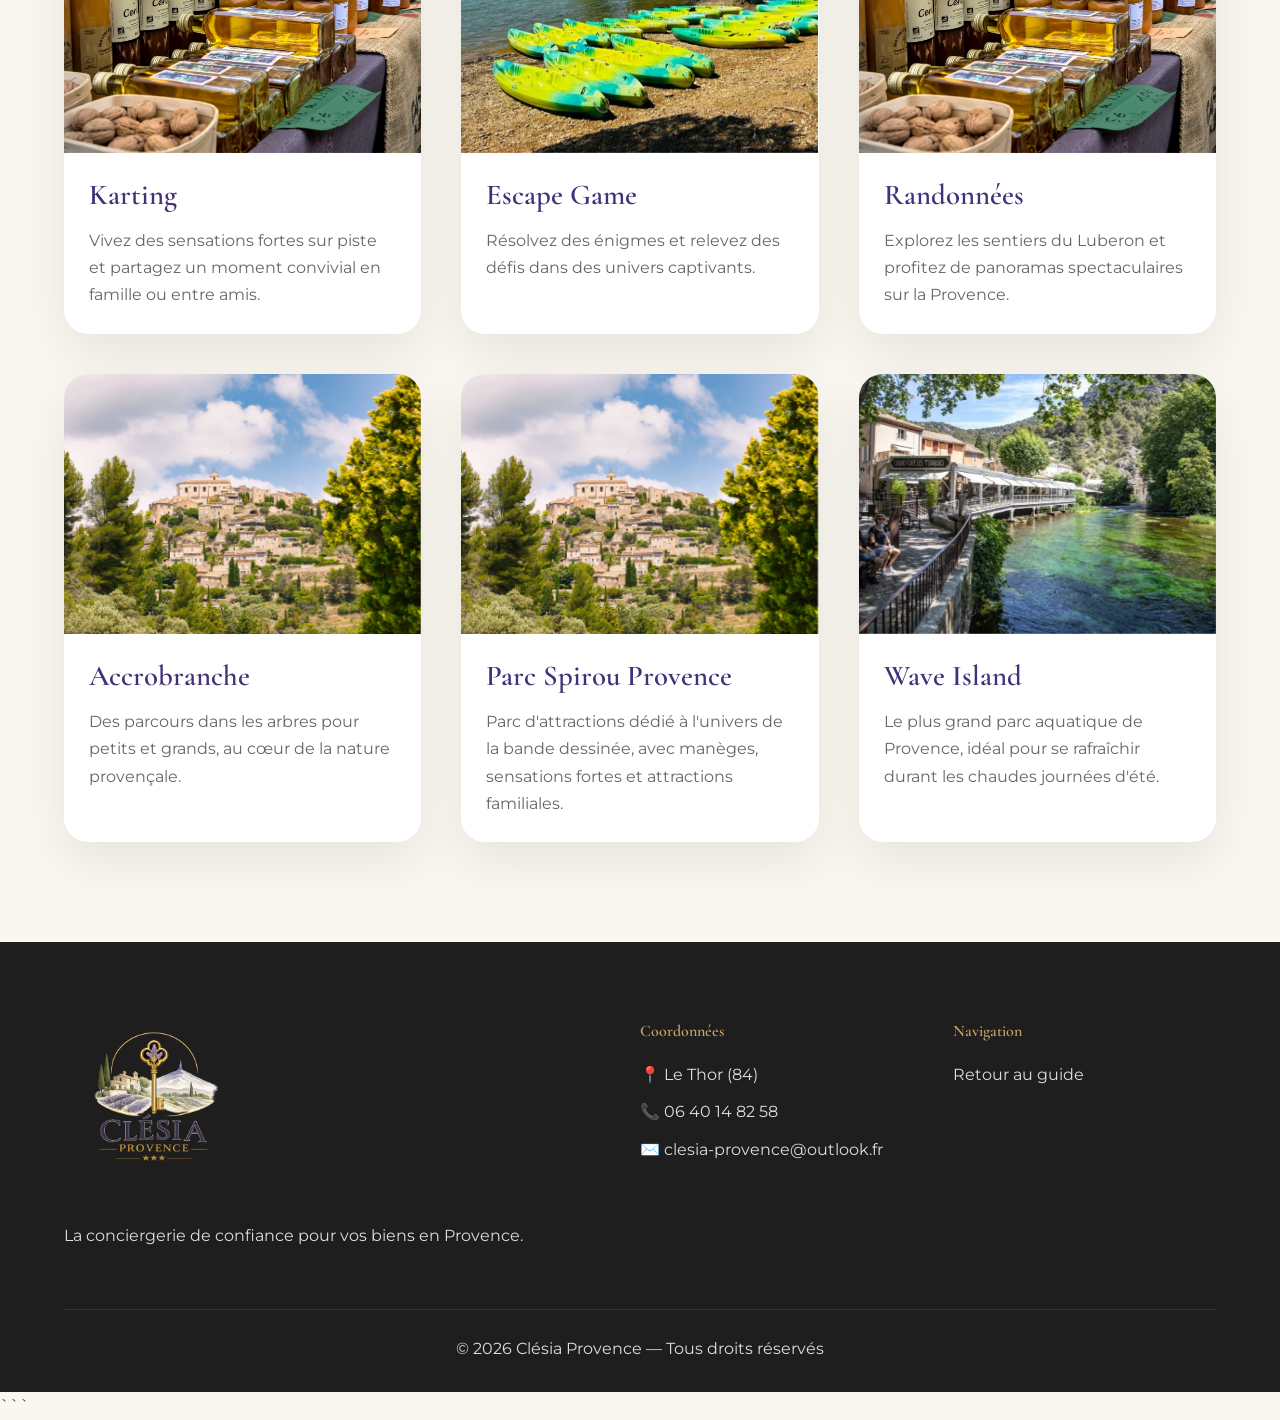
==== commit 0776eeb1: "Update activites.html" ====
--- a/activites.html
+++ b/activites.html
@@ -110,171 +110,78 @@
 <div class="guide-grid">
 
 <div class="guide-card">
-
-<img src="assets/activites/canoe.webp"
-alt="Canoë sur la Sorgue">
-
-<div class="content">
-
+<img src="assets/activites/canoe.webp" alt="Canoë sur la Sorgue">
+<div class="content">
 <h3>Canoë sur la Sorgue</h3>
-
-<p>
-Naviguez sur les eaux cristallines de la Sorgue
-et découvrez des paysages exceptionnels au fil de l'eau.
-</p>
-
-</div>
-
-</div>
-
-<div class="guide-card">
-
-<img src="assets/activites/marche-provence.webp"
-alt="Marchés Provençaux">
-
-<div class="content">
-
+<p>Naviguez sur les eaux cristallines de la Sorgue et découvrez des paysages exceptionnels au fil de l'eau.</p>
+</div>
+</div>
+
+<div class="guide-card">
+<img src="assets/activites/marche-provence.webp" alt="Marchés Provençaux">
+<div class="content">
 <h3>Marchés Provençaux</h3>
-
-<p>
-Partez à la découverte des saveurs locales :
-fromages, olives, fruits, légumes et artisanat régional.
-</p>
-
-</div>
-
-<div class="guide-grid">
-
-<div class="guide-card">
-
-<img src="assets/activites/canoe.webp"
-alt="Canoë sur la Sorgue">
-
-<div class="content">
-
+<p>Partez à la découverte des saveurs locales : fromages, olives, fruits, légumes et artisanat régional.</p>
+</div>
+</div>
+
+<div class="guide-card">
+<img src="assets/activites/canoe.webp" alt="Laser Game">
+<div class="content">
 <h3>Laser Game</h3>
-
-<p>
-Affrontez vos proches dans des labyrinthes immersifs
-pour une activité ludique et dynamique.
-</p>
-
-</div>
-
-</div>
-
-<div class="guide-card">
-
-<img src="assets/activites/marche-provence.webp"
-alt="Marchés Provençaux">
-
-<div class="content">
-
+<p>Affrontez vos proches dans des labyrinthes immersifs pour une activité ludique et dynamique.</p>
+</div>
+</div>
+
+<div class="guide-card">
+<img src="assets/activites/marche-provence.webp" alt="Karting">
+<div class="content">
 <h3>Karting</h3>
-
-<p>
-Vivez des sensations fortes sur piste et partagez
-un moment convivial en famille ou entre amis.
-</p>
-
-</div>
-
-<div class="guide-grid">
-
-<div class="guide-card">
-
-<img src="assets/activites/canoe.webp"
-alt="Canoë sur la Sorgue">
-
-<div class="content">
-
+<p>Vivez des sensations fortes sur piste et partagez un moment convivial en famille ou entre amis.</p>
+</div>
+</div>
+
+<div class="guide-card">
+<img src="assets/activites/canoe.webp" alt="Escape Game">
+<div class="content">
 <h3>Escape Game</h3>
-
-<p>
-Résolvez des énigmes et relevez des défis
-dans des univers captivants.
-</p>
-
-</div>
-
-</div>
-
-<div class="guide-card">
-
-<img src="assets/activites/marche-provence.webp"
-alt="Marchés Provençaux">
-
-<div class="content">
-
-
+<p>Résolvez des énigmes et relevez des défis dans des univers captivants.</p>
+</div>
+</div>
+
+<div class="guide-card">
+<img src="assets/activites/marche-provence.webp" alt="Randonnées">
+<div class="content">
 <h3>Randonnées</h3>
-
-<p>
-Explorez les sentiers du Luberon et profitez
-de panoramas spectaculaires sur la Provence.
-</p>
-
-</div>
-
-</div>
-
-<div class="guide-card">
-
-<img src="assets/villages/gordes.webp"
-alt="Balades villages">
-
-<div class="content">
-
-  <h3>Accrobranche</h3>
-
-<p>
-Des parcours dans les arbres pour petits et grands,
-au cœur de la nature provençale.
-</p>
-
-  </div>
-
-</div>
-
-<div class="guide-card">
-
-<img src="assets/villages/gordes.webp"
-alt="Balades villages">
-
-<div class="contenu">
-
-    <h3>Parc Spirou Provence</h3>
-
-    <p>
-        Parc d'attractions dédié à l'univers de la bande dessinée,
-        avec manèges, sensations fortes et attractions familiales.
-    </p>
-
-</div>
-</div>
-
-</div>
-
-<div class="guide-card">
-
-<img src="assets/nature/fontaine-vaucluse.webp"
-alt="Sortie nature">
-
-<div class="content">
-
+<p>Explorez les sentiers du Luberon et profitez de panoramas spectaculaires sur la Provence.</p>
+</div>
+</div>
+
+<div class="guide-card">
+<img src="assets/villages/gordes.webp" alt="Accrobranche">
+<div class="content">
+<h3>Accrobranche</h3>
+<p>Des parcours dans les arbres pour petits et grands, au cœur de la nature provençale.</p>
+</div>
+</div>
+
+<div class="guide-card">
+<img src="assets/villages/gordes.webp" alt="Parc Spirou Provence">
+<div class="content">
+<h3>Parc Spirou Provence</h3>
+<p>Parc d'attractions dédié à l'univers de la bande dessinée, avec manèges, sensations fortes et attractions familiales.</p>
+</div>
+</div>
+
+<div class="guide-card">
+<img src="assets/nature/fontaine-vaucluse.webp" alt="Wave Island">
+<div class="content">
 <h3>Wave Island</h3>
-
-<p>
-Le plus grand parc aquatique de Provence,
-idéal pour se rafraîchir durant les chaudes journées d'été.
-</p>
-
-</div>
-
-</div>
-
-</div>
-
+<p>Le plus grand parc aquatique de Provence, idéal pour se rafraîchir durant les chaudes journées d'été.</p>
+</div>
+</div>
+
+</div>
 </div>
 
 </section>
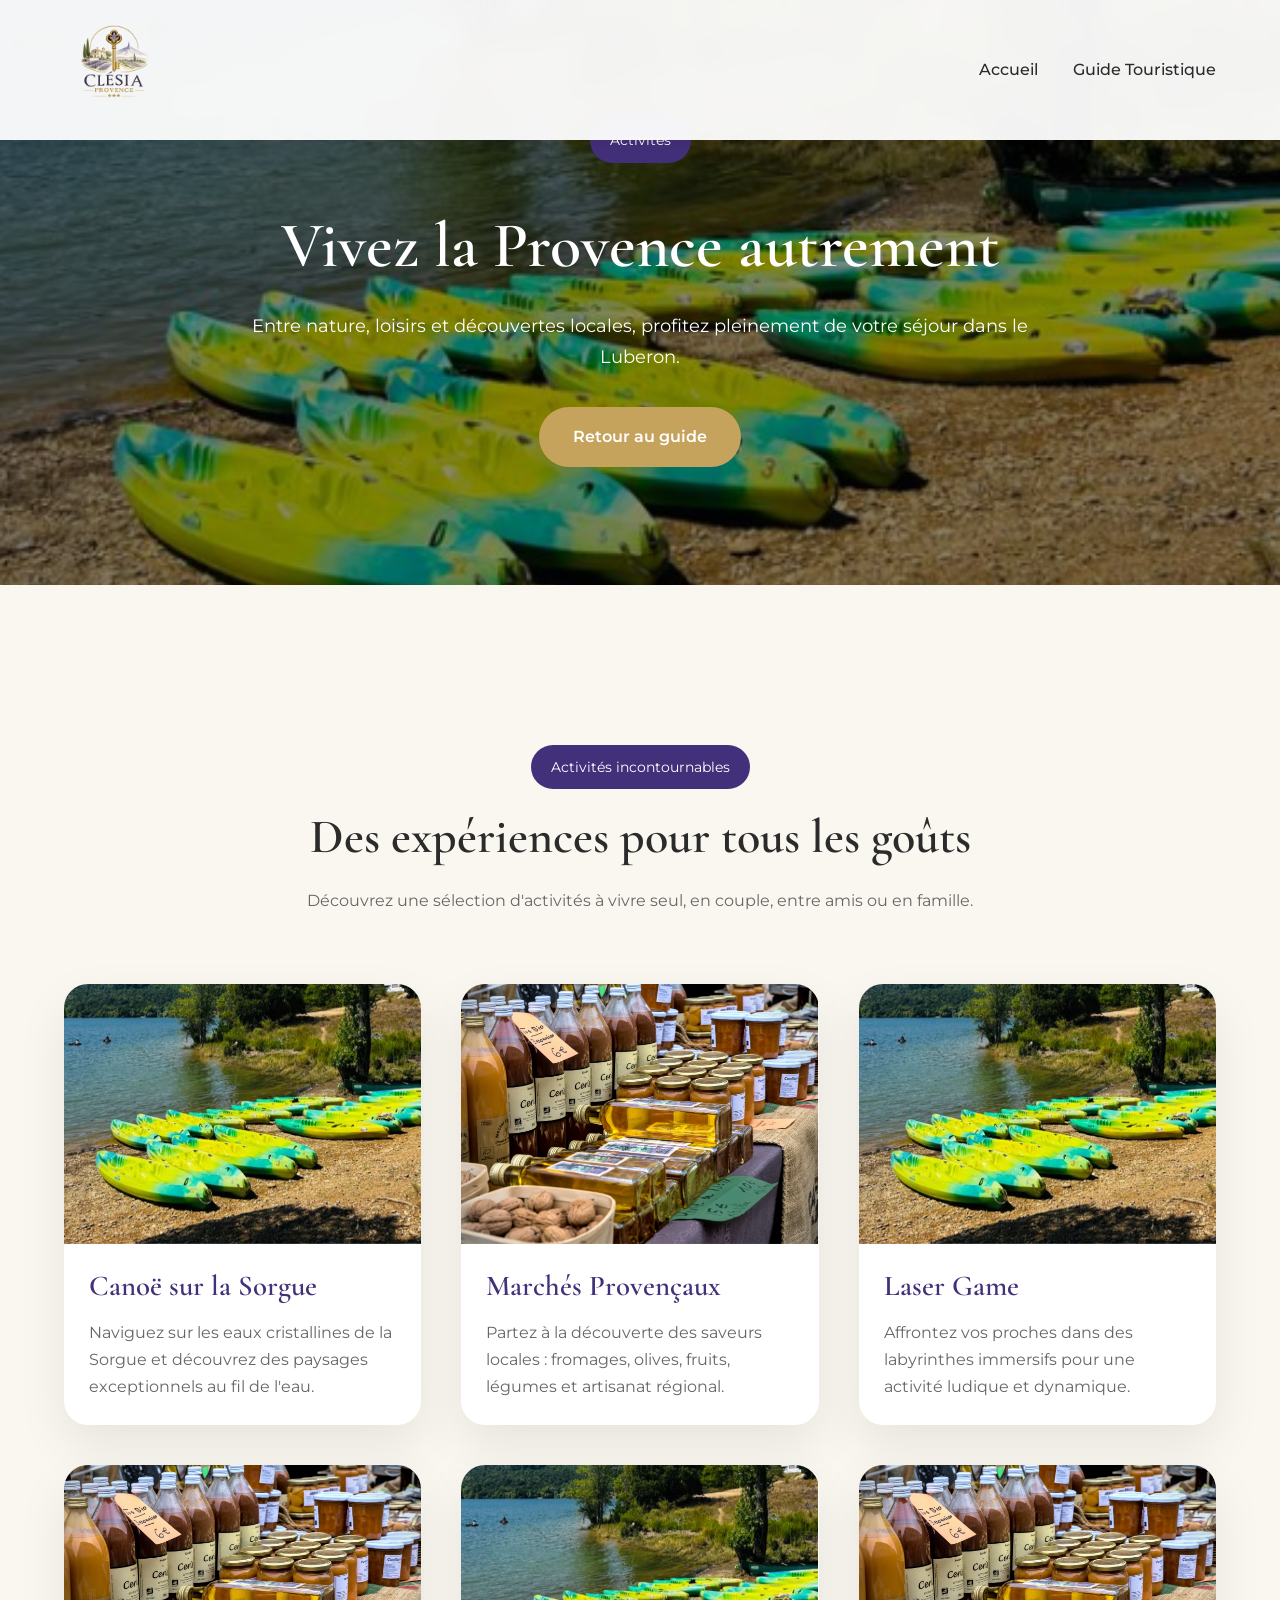
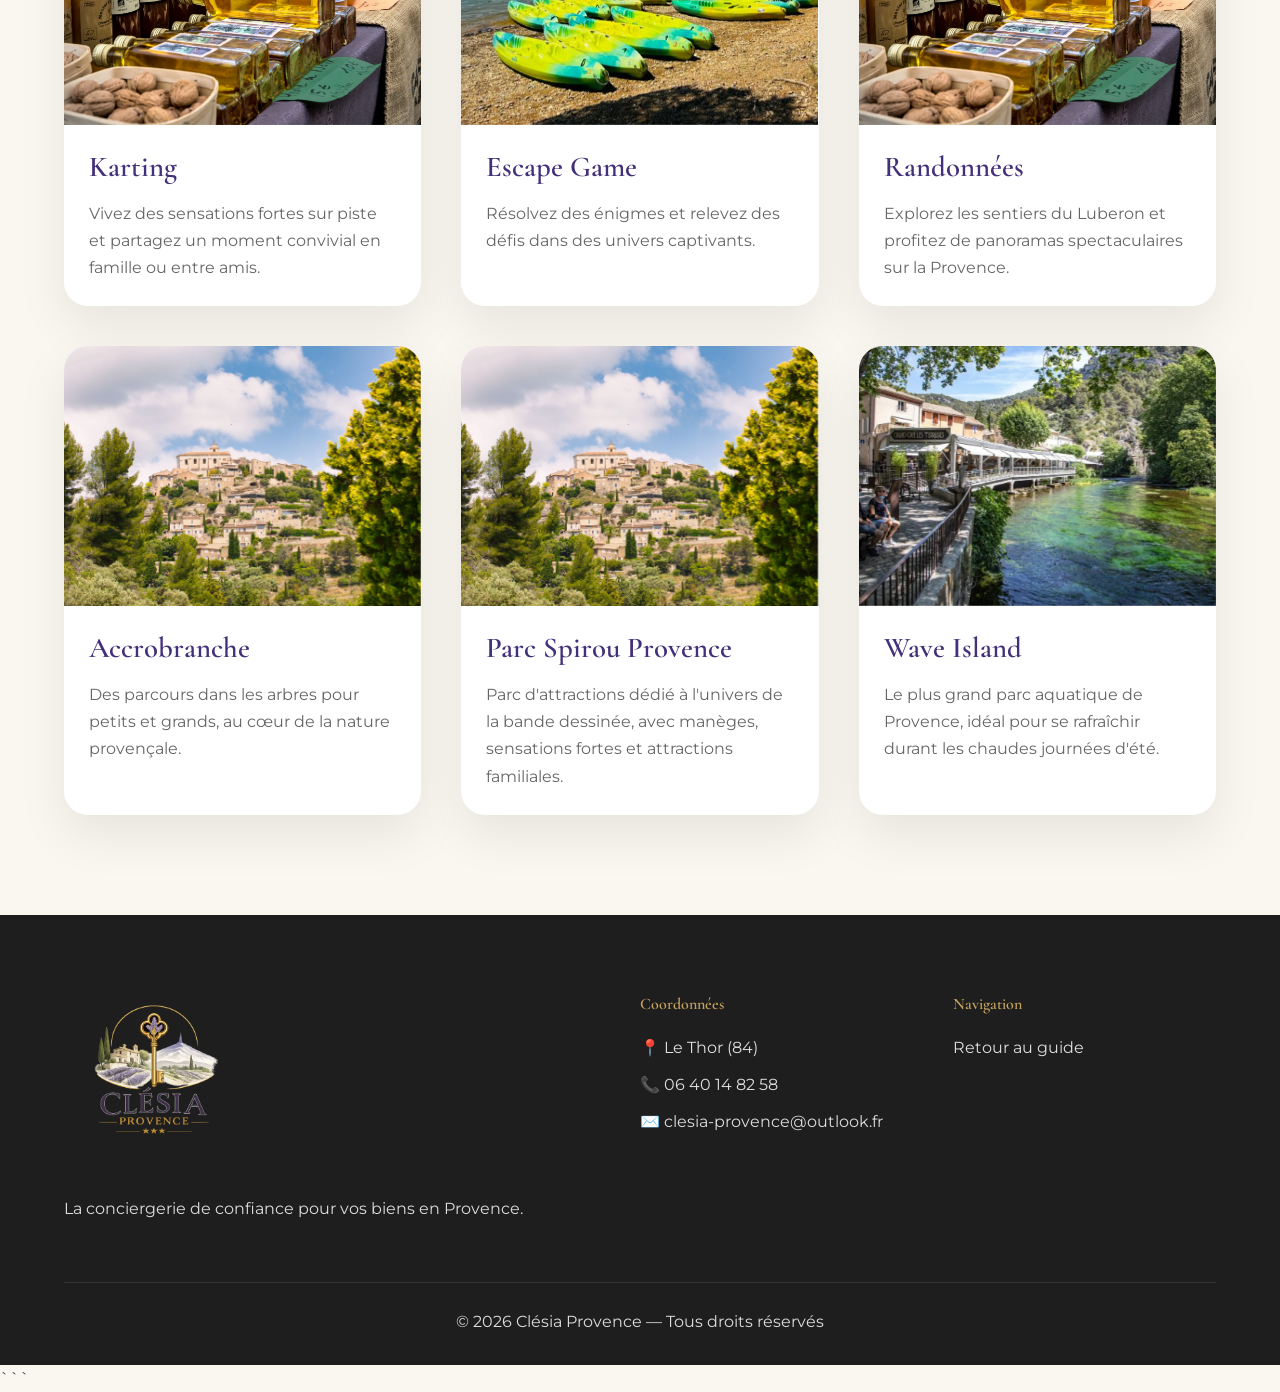
==== commit d24aebec: "Update activites.html" ====
--- a/activites.html
+++ b/activites.html
@@ -1,4 +1,3 @@
-```html
 <!DOCTYPE html>
 <html lang="fr">
 
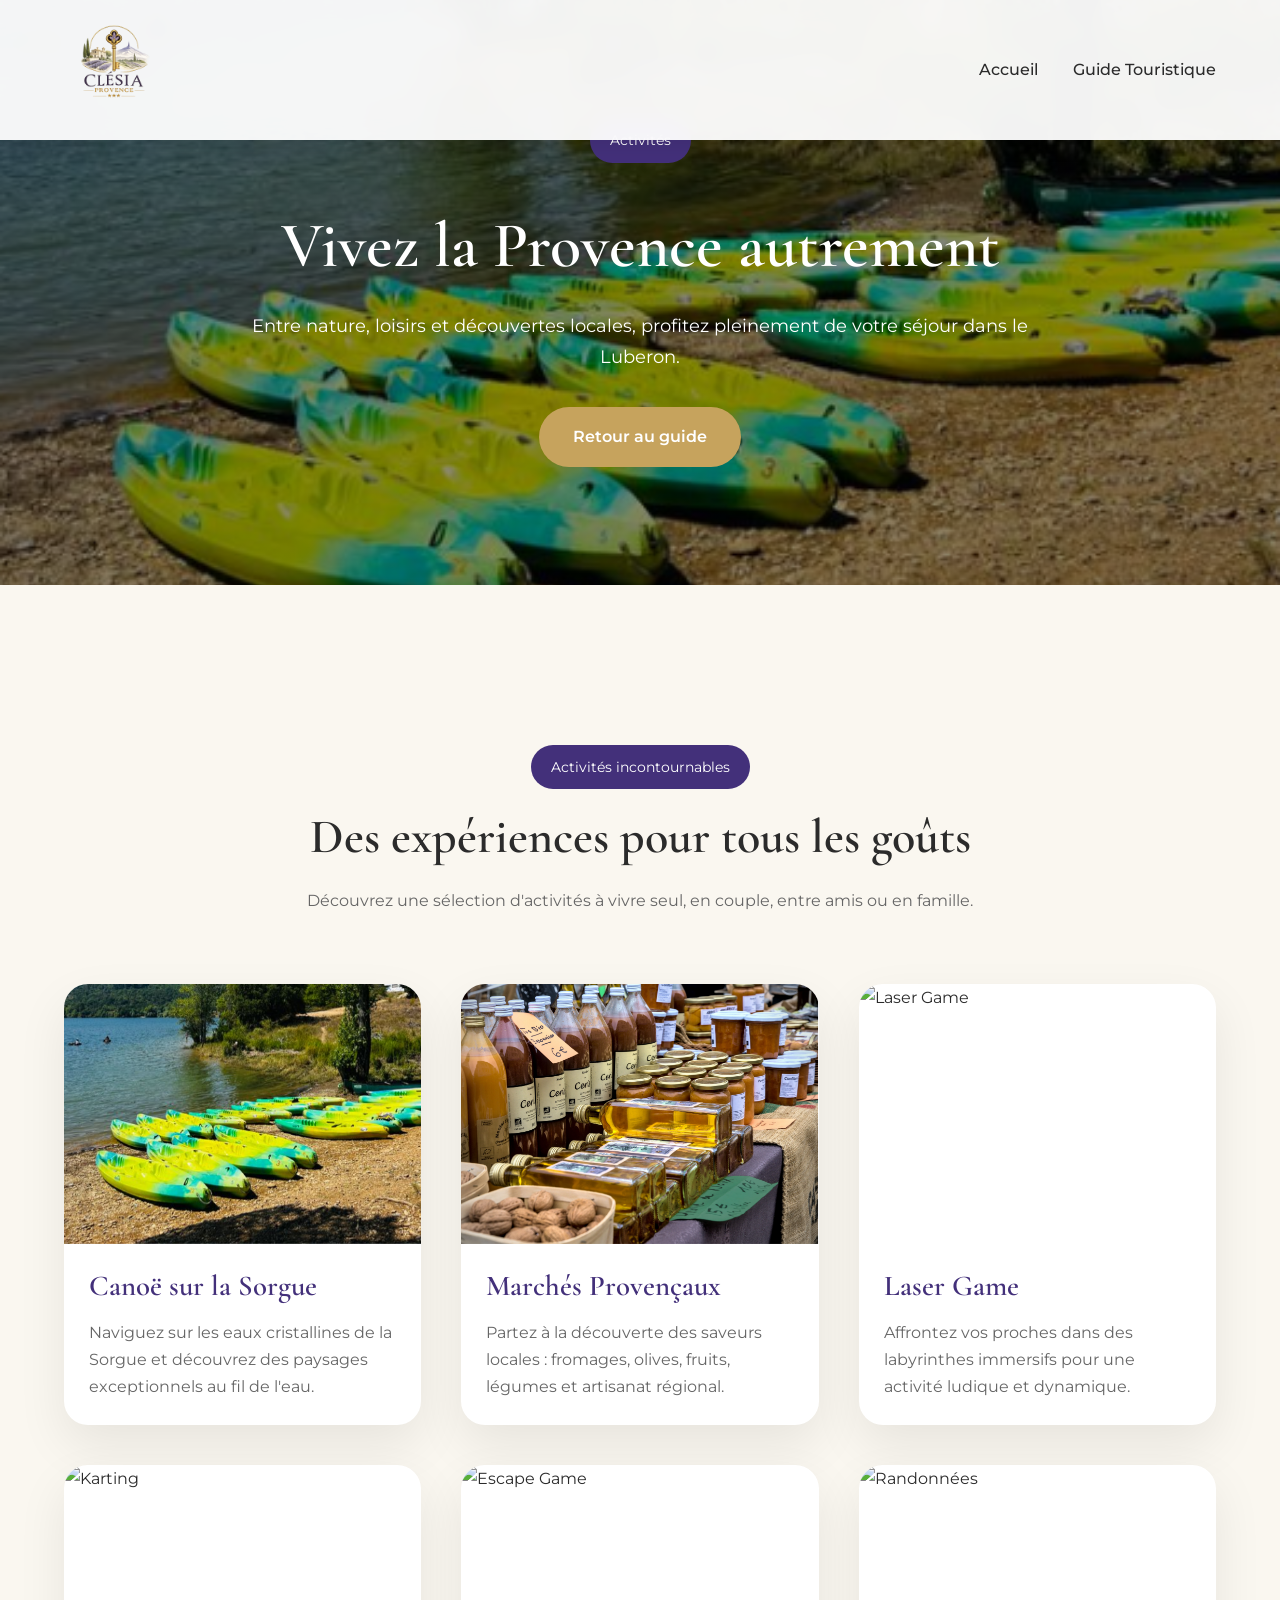
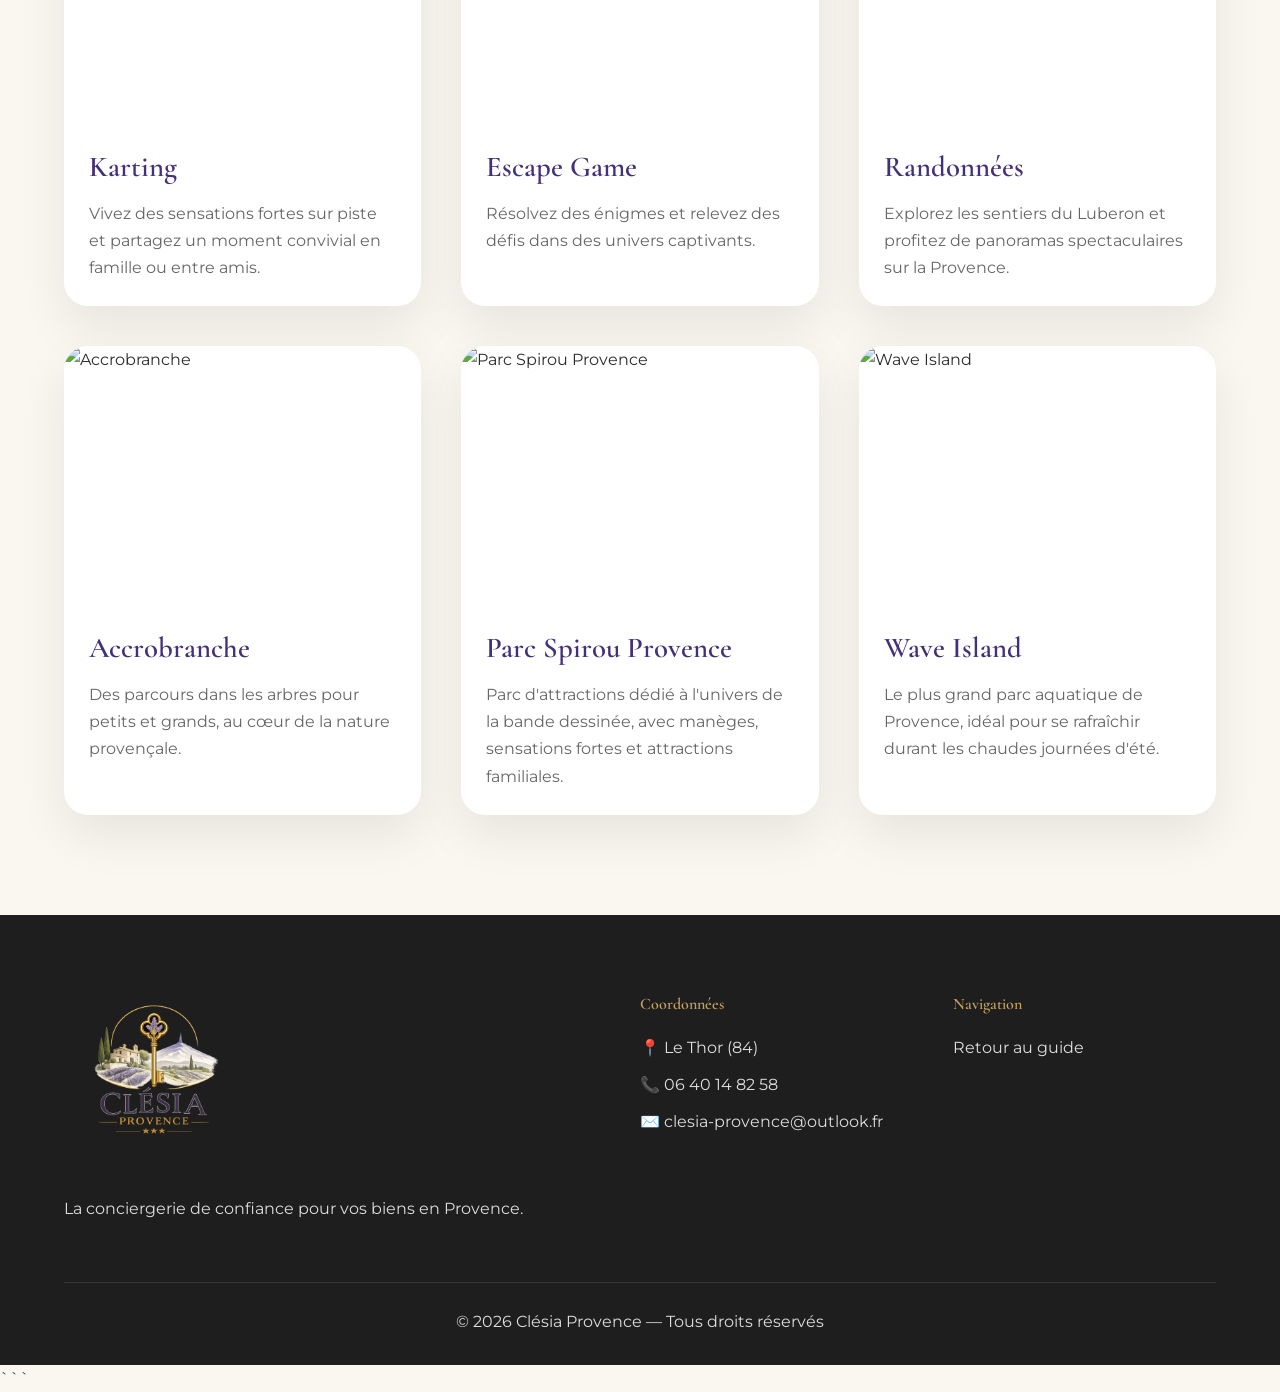
==== commit b140194e: "Update activites.html" ====
--- a/activites.html
+++ b/activites.html
@@ -125,7 +125,7 @@
 </div>
 
 <div class="guide-card">
-<img src="assets/activites/canoe.webp" alt="Laser Game">
+<img src="assets/activites/lasergame.webp" alt="Laser Game">
 <div class="content">
 <h3>Laser Game</h3>
 <p>Affrontez vos proches dans des labyrinthes immersifs pour une activité ludique et dynamique.</p>
@@ -133,7 +133,7 @@
 </div>
 
 <div class="guide-card">
-<img src="assets/activites/marche-provence.webp" alt="Karting">
+<img src="assets/activites/karting.webp" alt="Karting">
 <div class="content">
 <h3>Karting</h3>
 <p>Vivez des sensations fortes sur piste et partagez un moment convivial en famille ou entre amis.</p>
@@ -141,7 +141,7 @@
 </div>
 
 <div class="guide-card">
-<img src="assets/activites/canoe.webp" alt="Escape Game">
+<img src="assets/activites/escapegame.webp" alt="Escape Game">
 <div class="content">
 <h3>Escape Game</h3>
 <p>Résolvez des énigmes et relevez des défis dans des univers captivants.</p>
@@ -149,7 +149,7 @@
 </div>
 
 <div class="guide-card">
-<img src="assets/activites/marche-provence.webp" alt="Randonnées">
+<img src="assets/activites/randonnee.webp" alt="Randonnées">
 <div class="content">
 <h3>Randonnées</h3>
 <p>Explorez les sentiers du Luberon et profitez de panoramas spectaculaires sur la Provence.</p>
@@ -157,7 +157,7 @@
 </div>
 
 <div class="guide-card">
-<img src="assets/villages/gordes.webp" alt="Accrobranche">
+<img src="assets/activites/accrobranche.webp" alt="Accrobranche">
 <div class="content">
 <h3>Accrobranche</h3>
 <p>Des parcours dans les arbres pour petits et grands, au cœur de la nature provençale.</p>
@@ -165,7 +165,7 @@
 </div>
 
 <div class="guide-card">
-<img src="assets/villages/gordes.webp" alt="Parc Spirou Provence">
+<img src="assets/activites/parcspirou.webp" alt="Parc Spirou Provence">
 <div class="content">
 <h3>Parc Spirou Provence</h3>
 <p>Parc d'attractions dédié à l'univers de la bande dessinée, avec manèges, sensations fortes et attractions familiales.</p>
@@ -173,7 +173,7 @@
 </div>
 
 <div class="guide-card">
-<img src="assets/nature/fontaine-vaucluse.webp" alt="Wave Island">
+<img src="assets/activites/waveisland.webp" alt="Wave Island">
 <div class="content">
 <h3>Wave Island</h3>
 <p>Le plus grand parc aquatique de Provence, idéal pour se rafraîchir durant les chaudes journées d'été.</p>
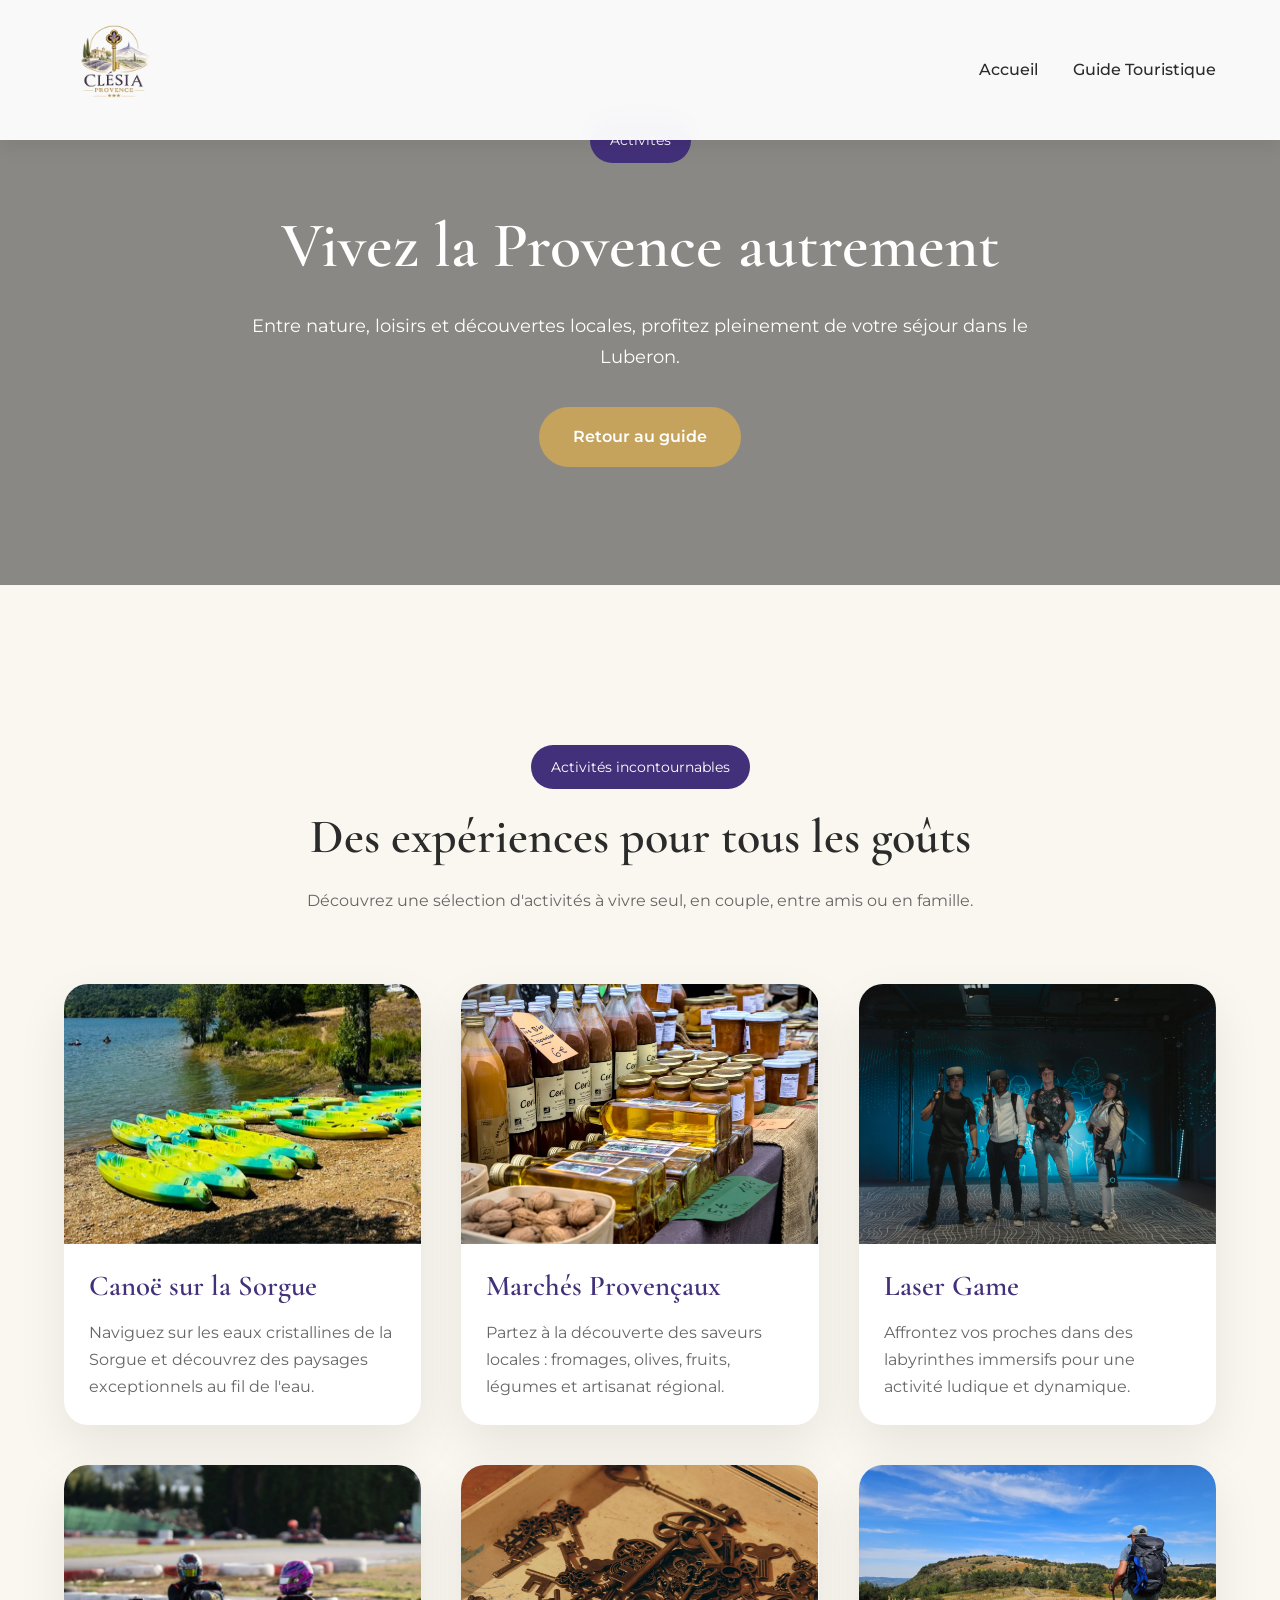
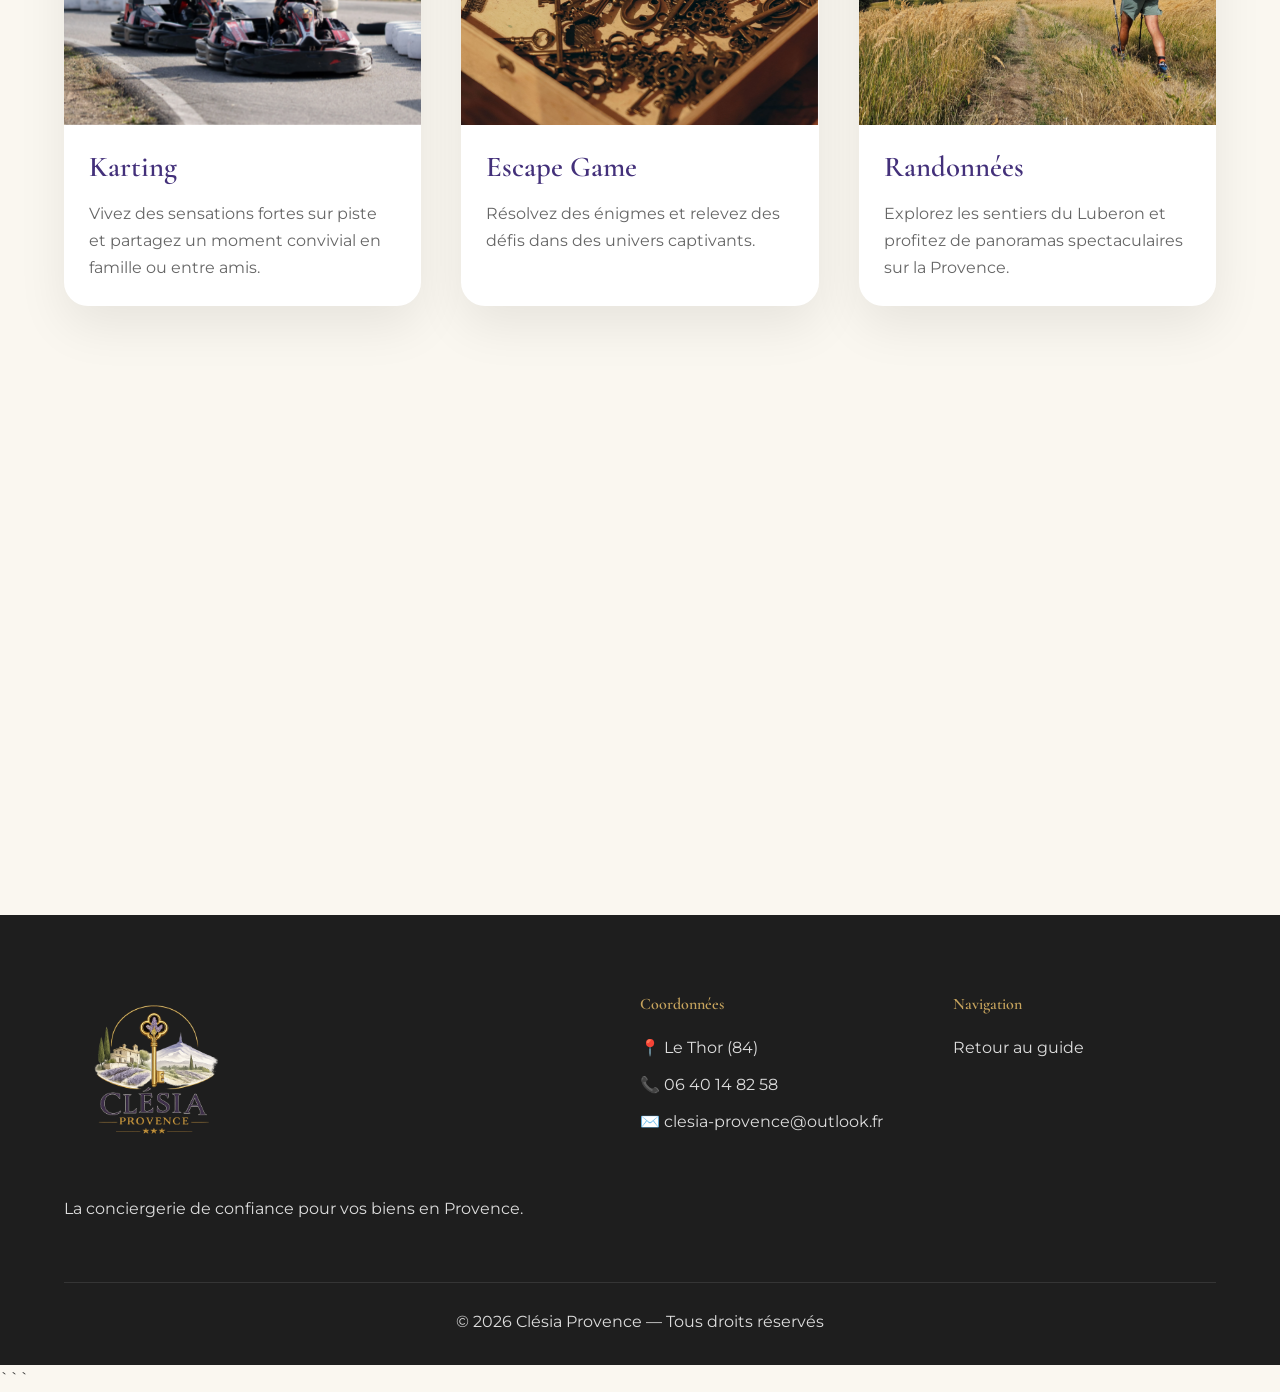
==== commit 5bd70d39: "Update activites.html" ====
--- a/activites.html
+++ b/activites.html
@@ -53,7 +53,7 @@
 style="
 background:
 linear-gradient(rgba(0,0,0,.45),rgba(0,0,0,.45)),
-url('assets/activites/canoe.webp');
+url('assets/activites/header.webp');
 background-size:cover;
 background-position:center;
 ">
